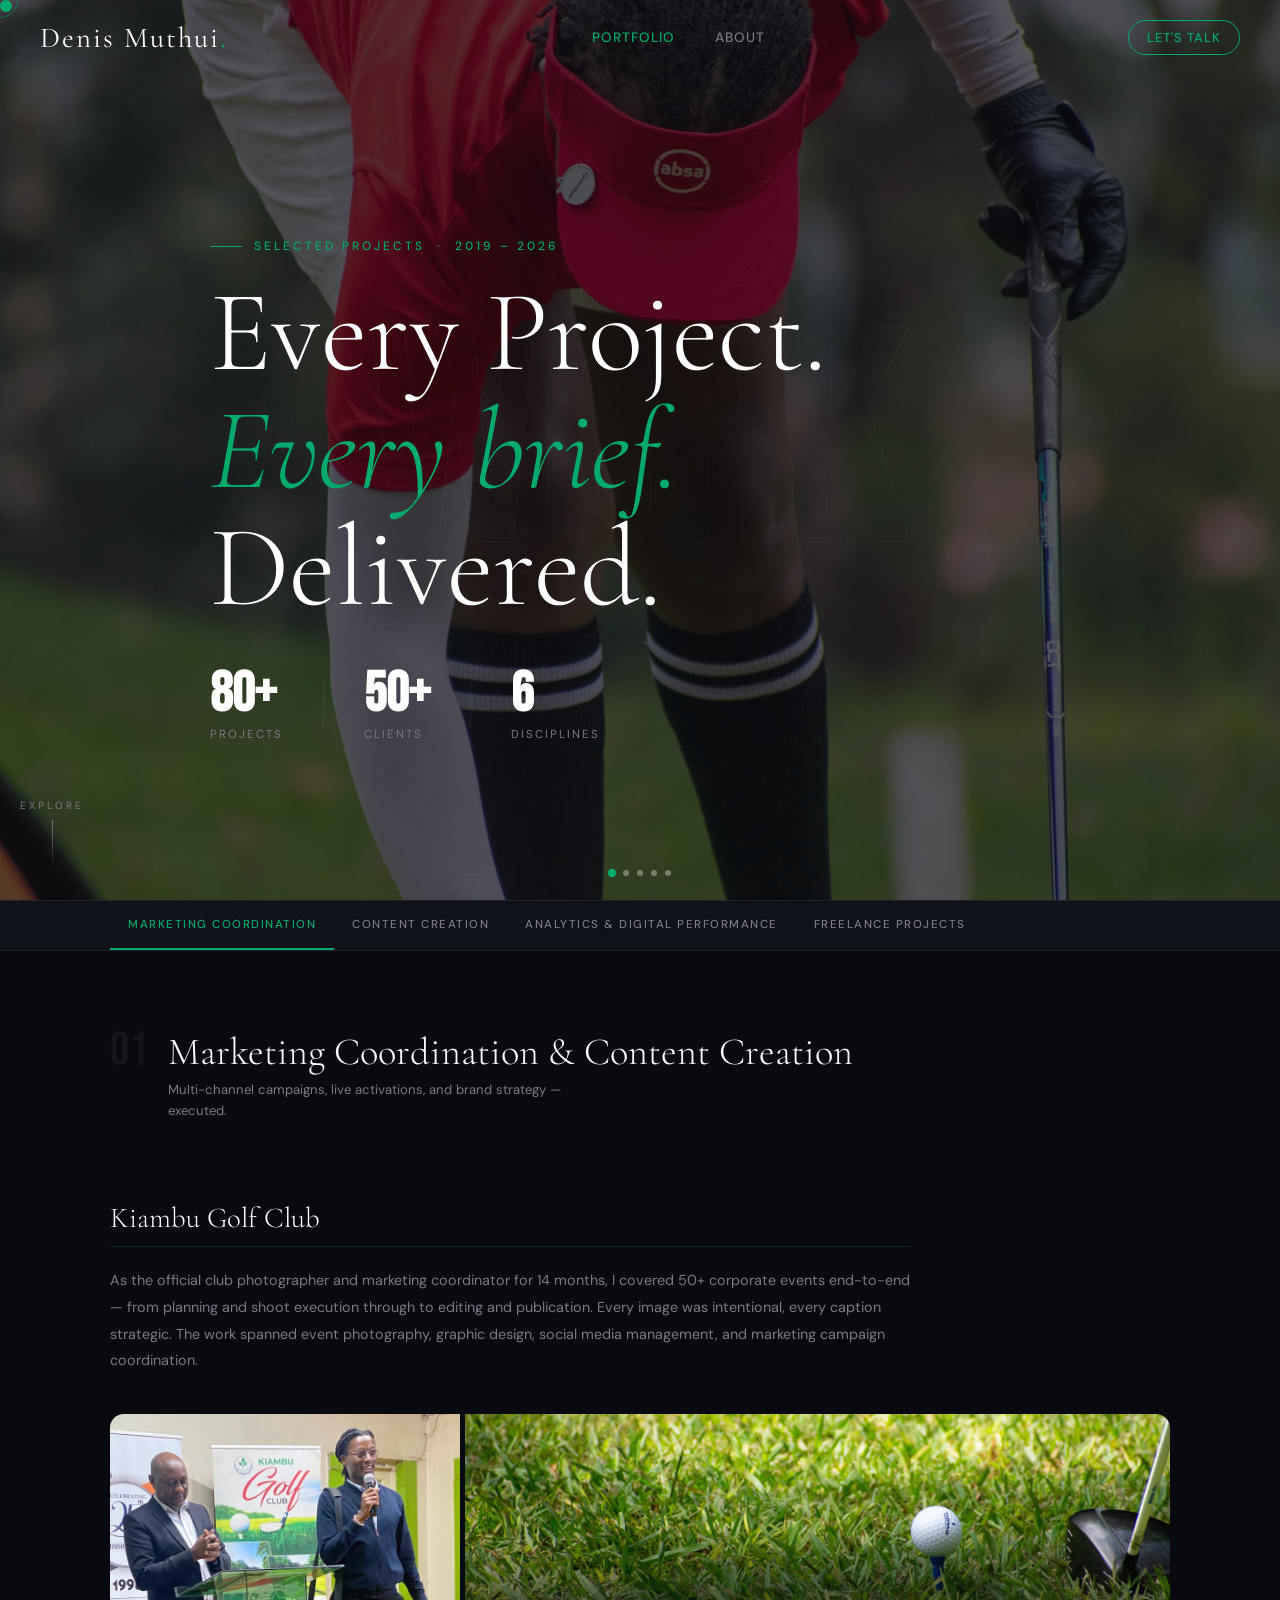
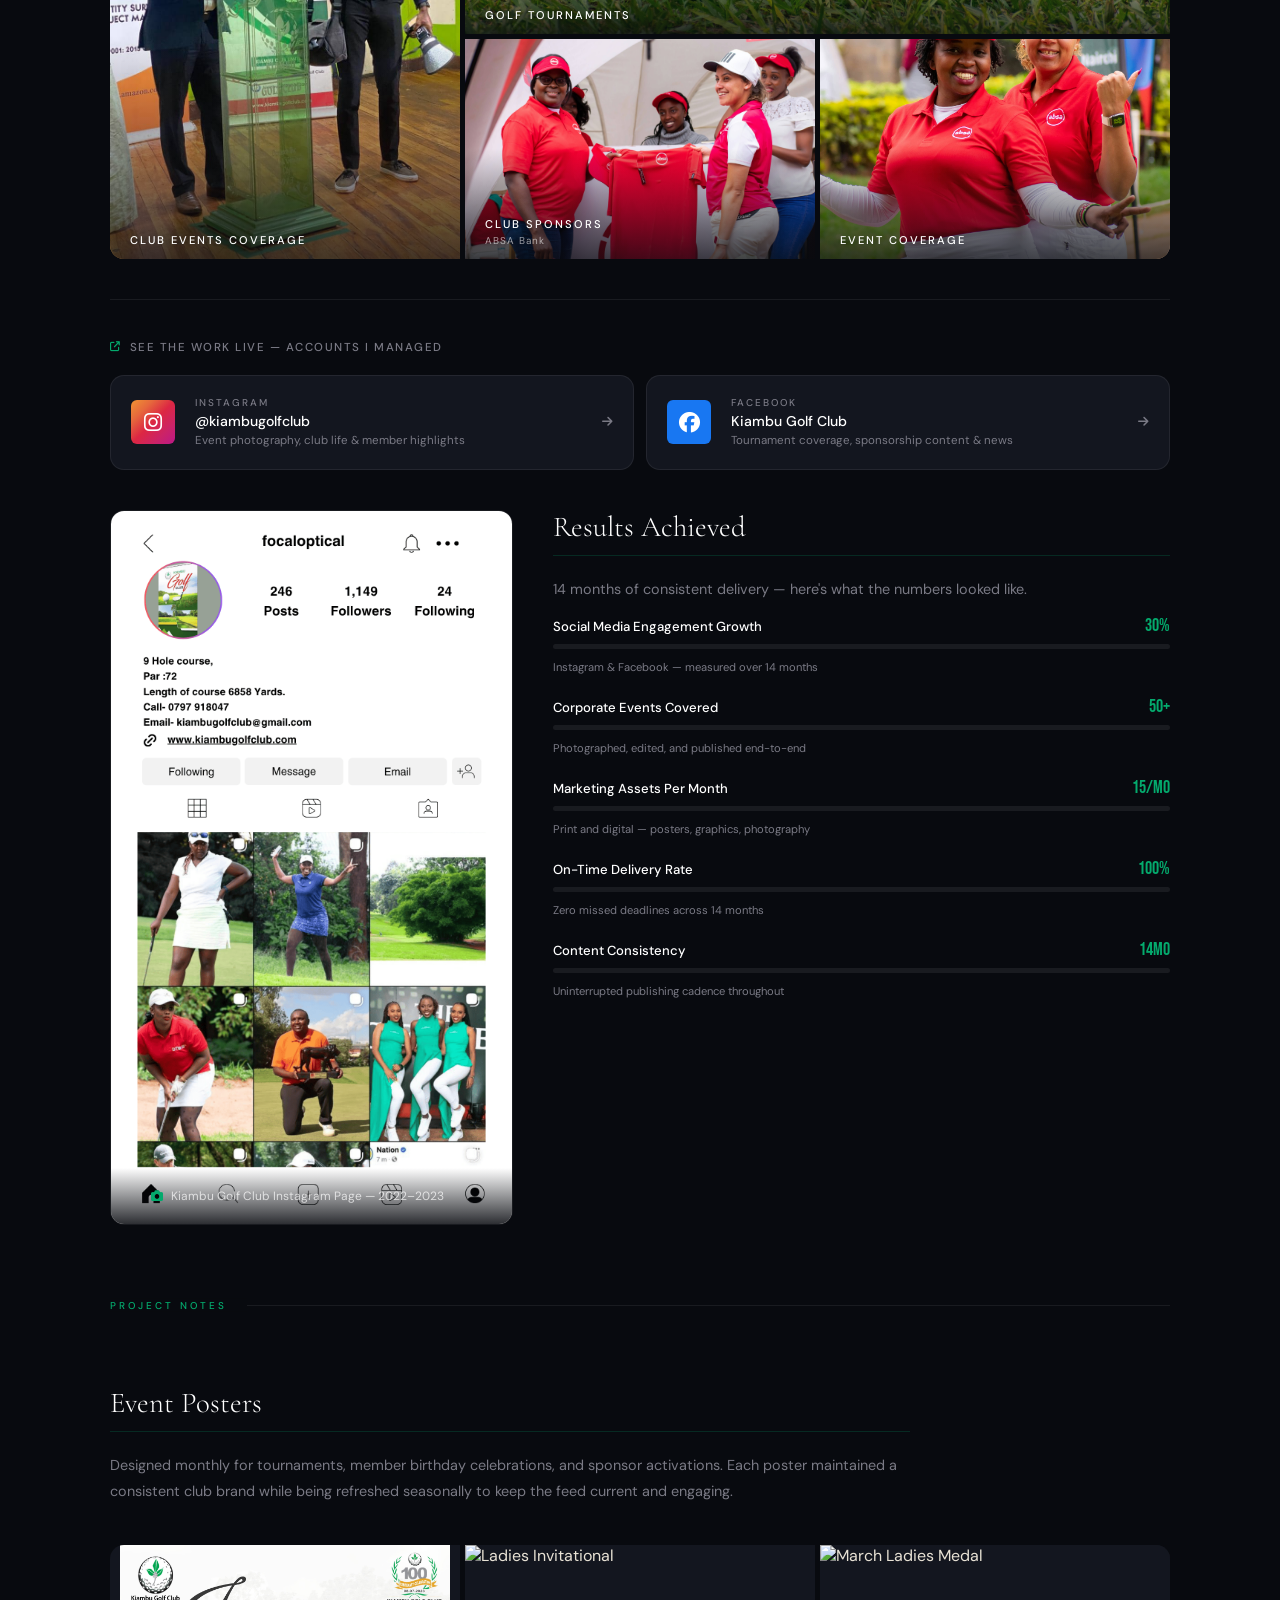
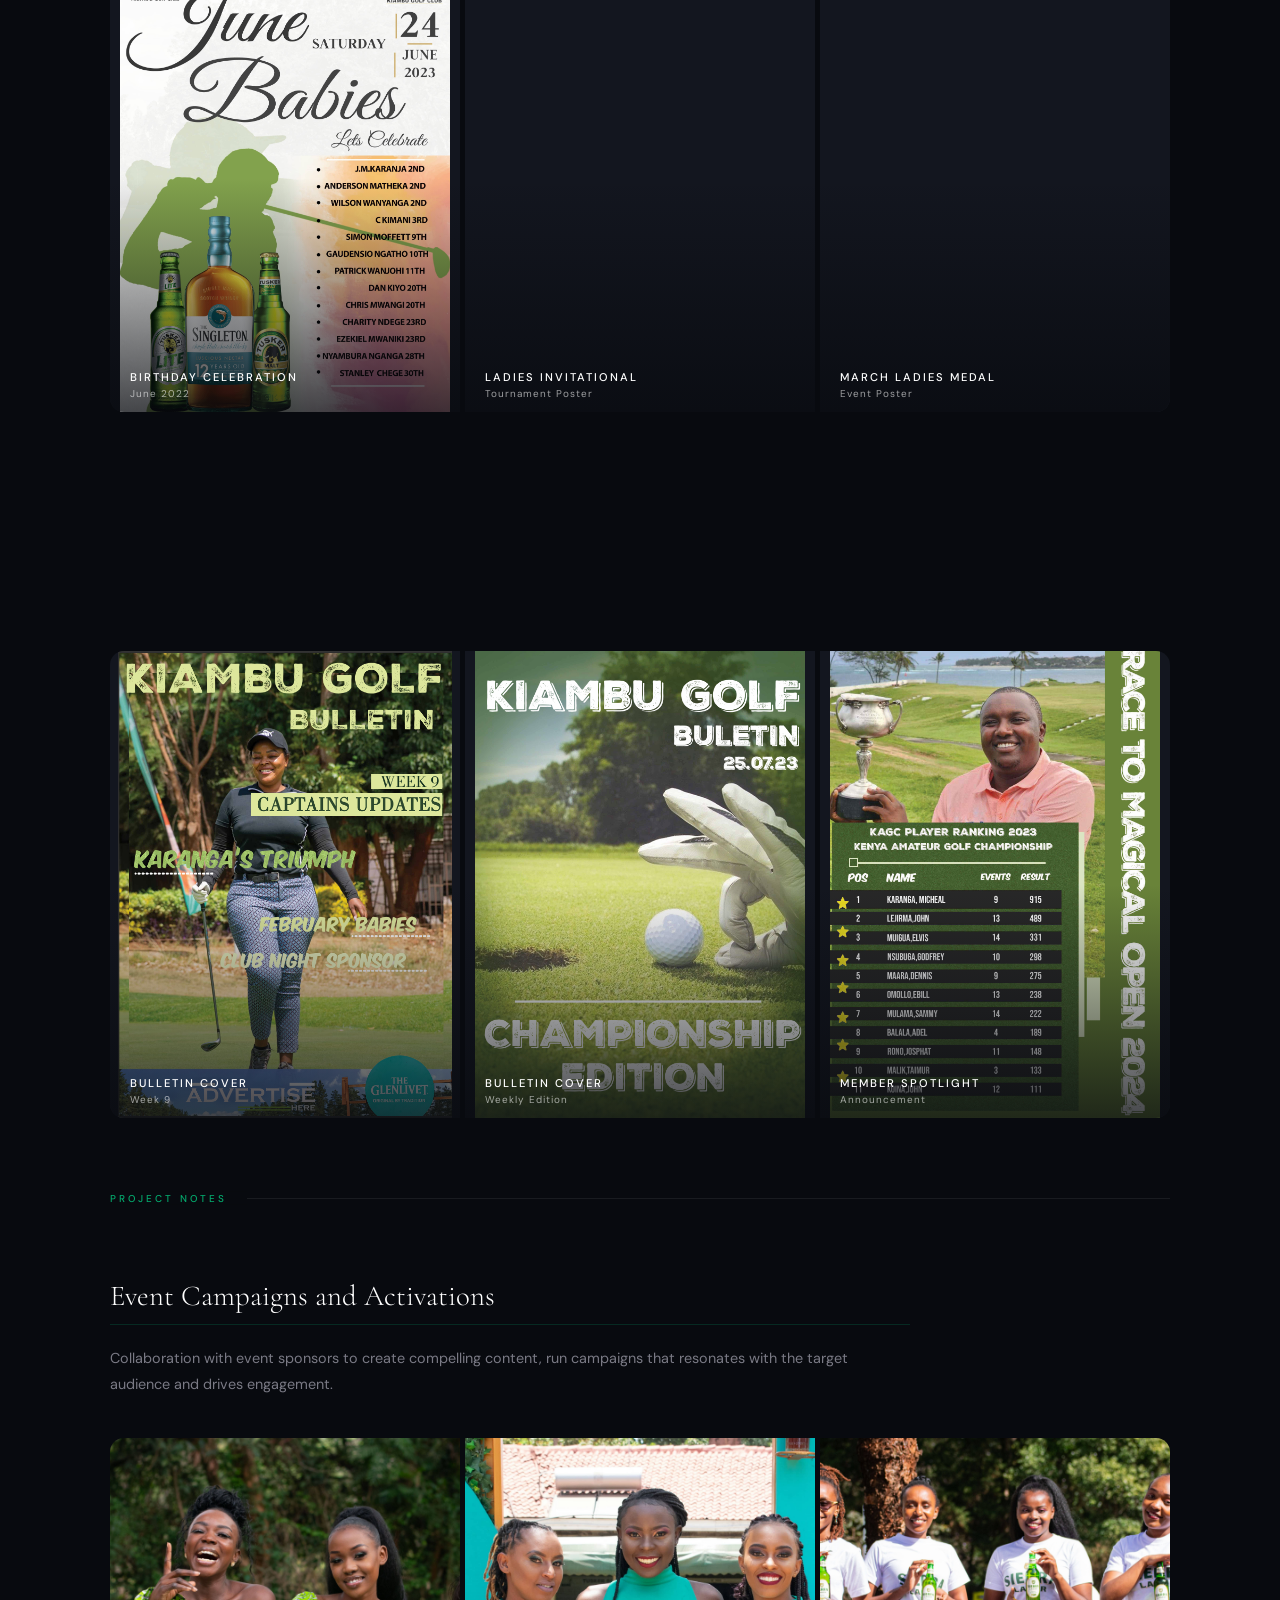
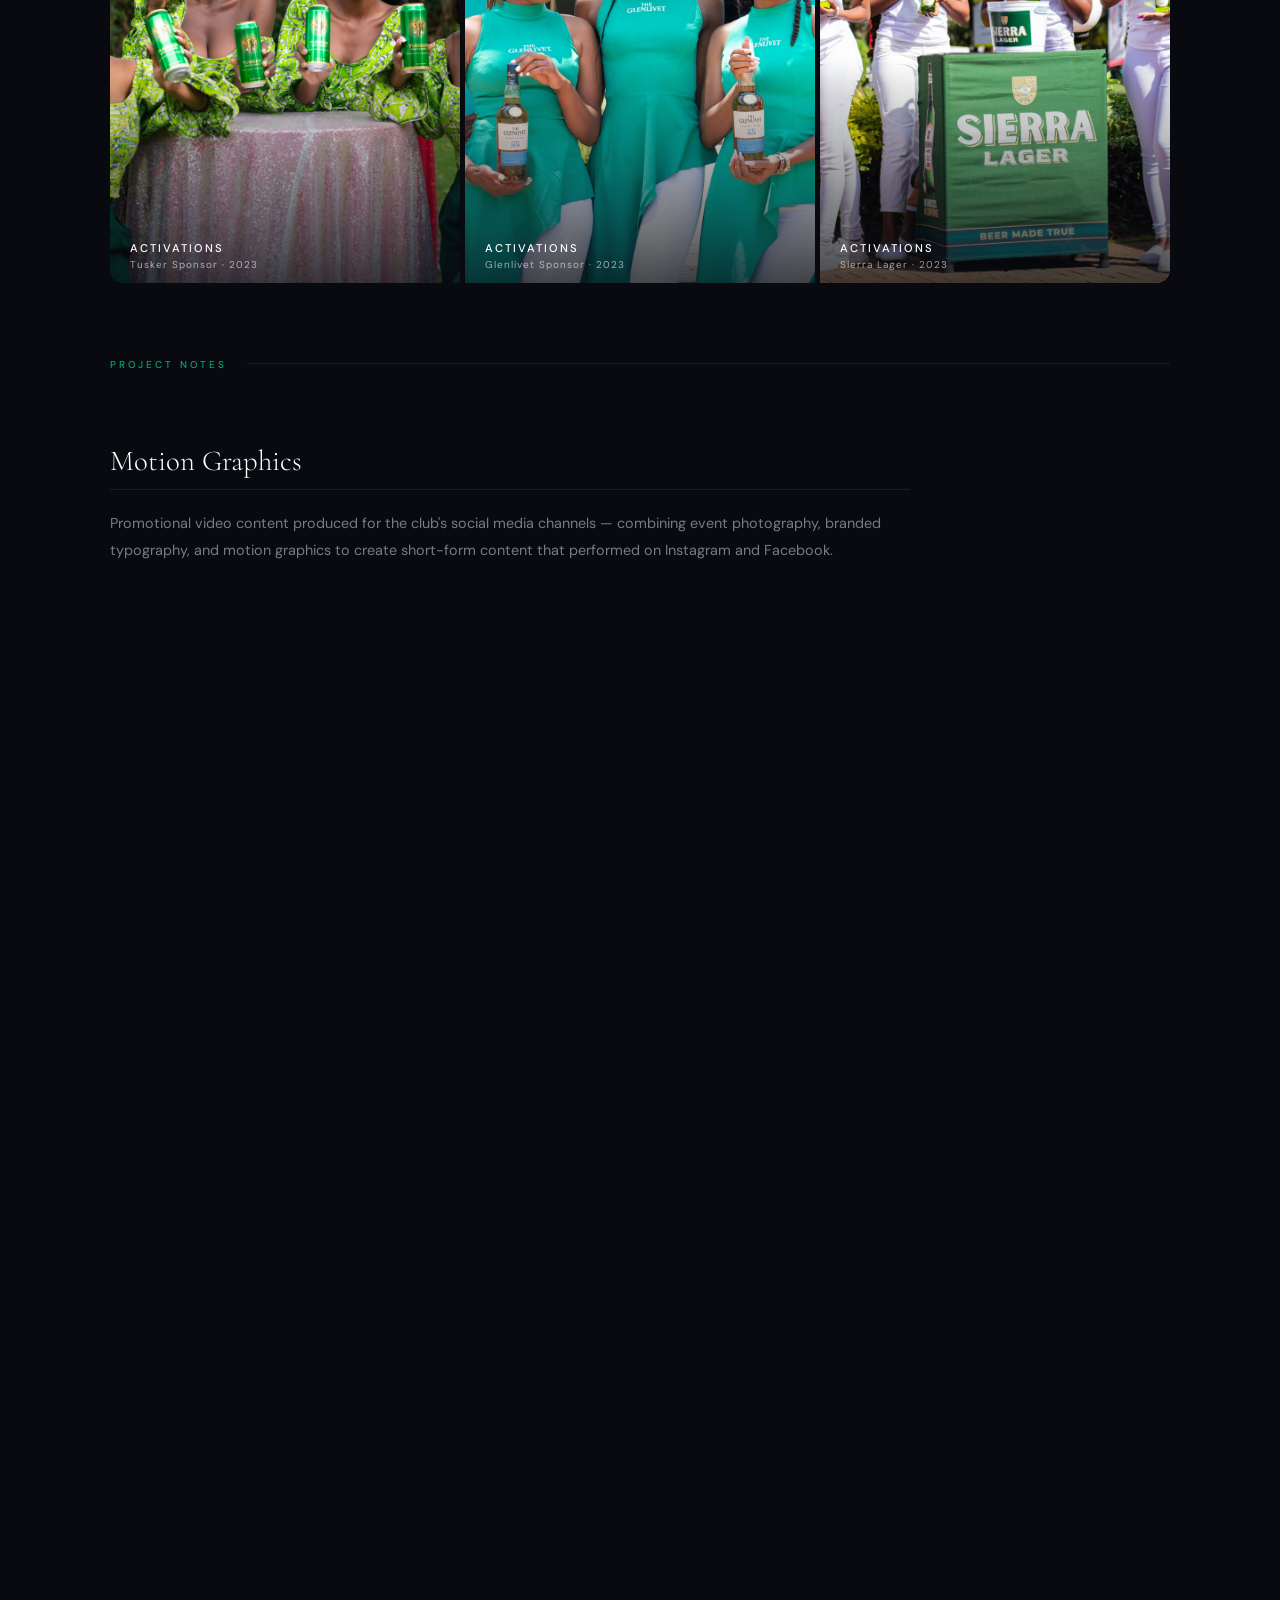
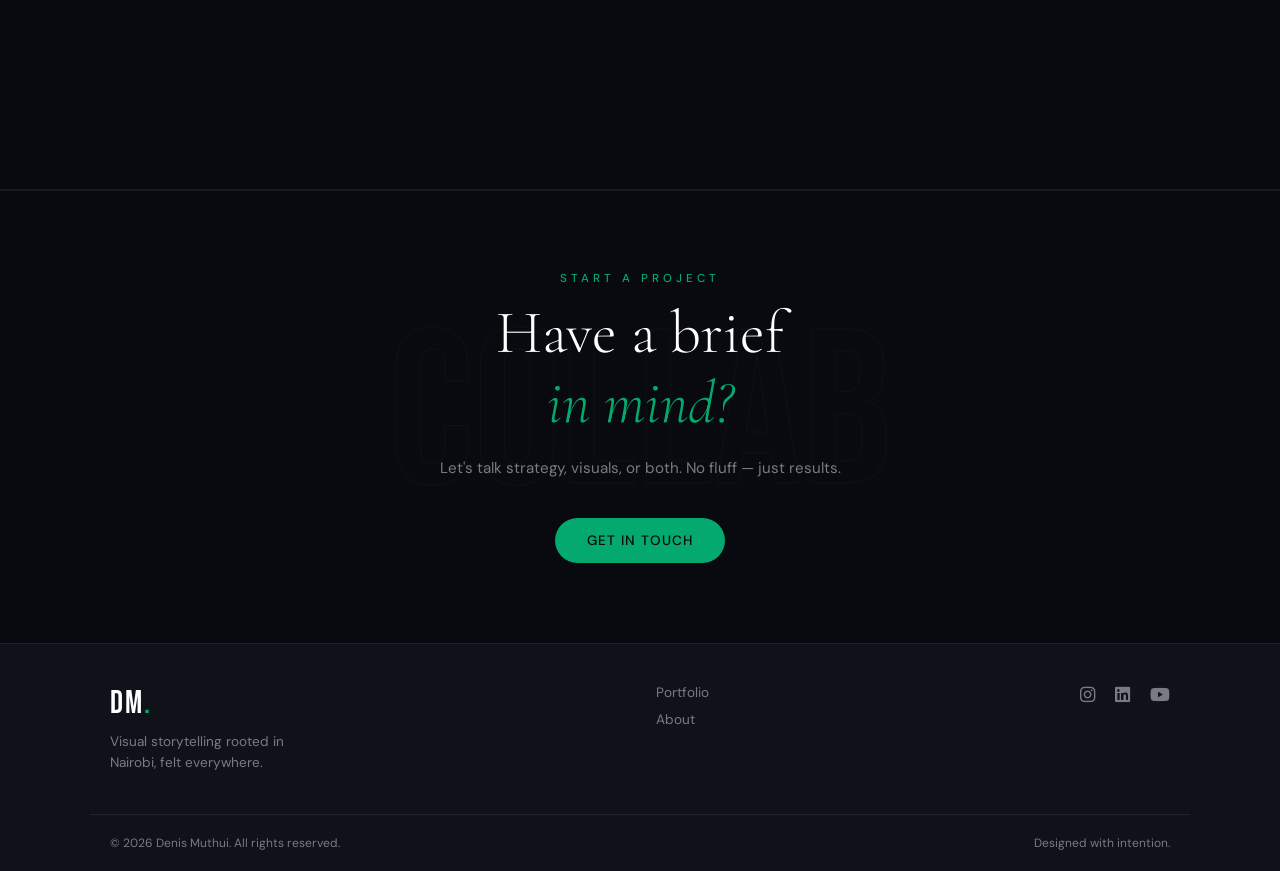
==== index.html @ 19a228bb "Renamed files Portfolio to Index.html" ====
<!DOCTYPE html>
<html lang="en">
<head>
    <meta charset="UTF-8">
    <meta name="viewport" content="width=device-width, initial-scale=1.0">
    <link rel="stylesheet" href="landing.css">
    <link rel="stylesheet" href="portfolio.css">
    <script src="main.js" defer></script>
    <link rel="stylesheet" href="https://cdnjs.cloudflare.com/ajax/libs/font-awesome/6.5.0/css/all.min.css" crossorigin="anonymous"/>
    <link href="https://fonts.googleapis.com/css2?family=Cormorant+Garamond:ital,wght@0,300;0,600;1,300;1,400&family=DM+Sans:opsz,wght@9..40,300;9..40,400;9..40,500&family=Bebas+Neue&display=swap" rel="stylesheet">
    <title>Portfolio — Denis Muthui</title>
</head>
<body>

<div class="cursor" id="cursor"></div>
<div class="cursor-follower" id="cursorFollower"></div>

<header class="lc-nav scrolled" id="home">
    <a href="#" class="lc-nav__logo">Denis Muthui<span>.</span></a>
    <nav class="lc-nav__links" id="myTopnav">
        <a href="index.html" class="lc-nav__active">Portfolio</a>
        <a href="about.html">About</a>
    </nav>
    <a href="#" class="lc-nav__cta">Let's Talk</a>
    <button class="lc-hamburger" id="hamburger" aria-label="Toggle navigation" onclick="myFunction()">
        <span></span><span></span><span></span>
    </button>
</header>

<section class="port-hero" id="heroTop">
    <div class="hero-slider" id="heroSlider" aria-hidden="true">
        <div class="hero-slide active" style="background-image: url('imgs/DSC_8404.jpg')"></div>
        <div class="hero-slide" style="background-image: url('imgs/DSC_7804.jpg')"></div>
        <div class="hero-slide" style="background-image: url('imgs/denisclics profile photo.jpg')"></div>
        <div class="hero-slide" style="background-image: url('imgs/DSC_6995.jpg')"></div>
        <div class="hero-slide" style="background-image: url('imgs/DSC_6377.jpg')"></div>
    </div>
    <div class="port-hero__bg-text" aria-hidden="true">WORK</div>
    <div class="page-container port-hero__content">
        <div class="hero__eyebrow reveal-up" style="--d:0ms">
            <span class="hero__eyebrow-line"></span>
            Selected Projects &nbsp;·&nbsp; 2019 – 2026
        </div>
        <h1 class="port-hero__title reveal-up" style="--d:140ms">
            Every Project.<br><em>Every brief.</em><br>Delivered.
        </h1>
        <div class="port-hero__meta reveal-up" style="--d:300ms">
            <div class="port-hero__stat"><strong>80+</strong><span>Projects</span></div>
            <div class="port-hero__divider"></div>
            <div class="port-hero__stat"><strong>50+</strong><span>Clients</span></div>
            <div class="port-hero__divider"></div>
            <div class="port-hero__stat"><strong>6</strong><span>Disciplines</span></div>
        </div>
    </div>
    <div class="port-hero__scroll" aria-hidden="true">
        <span>Explore</span>
        <div class="hero__scroll-line"></div>
    </div>
</section>

<div class="filter-bar" id="filterBar">
    <div class="page-container filter-bar__inner">
        <button class="filter-btn active" data-filter="sports">Marketing Coordination</button>
        <button class="filter-btn" data-filter="branding">Content Creation</button>
        <button class="filter-btn" data-filter="poster">Analytics & Digital Performance</button>
        <button class="filter-btn" data-filter="freelance">Freelance Projects</button>
    </div>
</div>

<main class="gallery-main" id="galleryMain">

    <!-- 01 MARKETING COORDINATION -->
    <section class="gallery-section" data-category="sports" id="work">
        <div class="page-container">
            <div class="gallery-section__header">
                <div class="gallery-section__title-wrap">
                    <span class="gallery-section__num">01</span>
                    <div>
                        <h2 class="gallery-section__title">Marketing Coordination & Content Creation</h2>
                        <p class="gallery-section__sub">Multi-channel campaigns, live activations, and brand strategy — executed.</p>
                    </div>
                </div>
            </div>
            <section class="case-section reveal-up">
                <h2 class="case-section__title">Kiambu Golf Club</h2>
                <p>As the official club photographer and marketing coordinator for 14 months, I covered 50+ corporate events end-to-end — from planning and shoot execution through to editing and publication. Every image was intentional, every caption strategic. The work spanned event photography, graphic design, social media management, and marketing campaign coordination.</p>
            </section>
            <div class="gallery-grid">
                <div class="gallery-item gallery-item--tall">
                    <img src="imgs/DenisMuthui2.JPEG" alt="Club Events">
                    <div class="gallery-item__overlay"><div class="gallery-item__info"><span class="gallery-item__label">Club Events Coverage</span></div></div>
                </div>
                <div class="gallery-item gallery-item--wide">
                    <img src="imgs/DSC_6377.jpg" alt="Golf Tournaments">
                    <div class="gallery-item__overlay"><div class="gallery-item__info"><span class="gallery-item__label">Golf Tournaments</span></div></div>
                </div>
                <div class="gallery-item">
                    <img src="imgs/DSC_8757.jpg" alt="Club Sponsors">
                    <div class="gallery-item__overlay"><div class="gallery-item__info"><span class="gallery-item__label">Club Sponsors</span><span class="gallery-item__detail">ABSA Bank</span></div></div>
                </div>
                <div class="gallery-item">
                    <img src="imgs/DSC_8689.jpg" alt="Event Coverage">
                    <div class="gallery-item__overlay"><div class="gallery-item__info"><span class="gallery-item__label">Event Coverage</span></div></div>
                </div>
            </div>
            <div class="case-social-links">
                <p class="case-social-links__label"><i class="fa fa-arrow-up-right-from-square"></i> See the work live — accounts I managed</p>
                <div class="case-social-links__grid">
                    <a href="https://www.instagram.com/kiambugolfclub1/" target="_blank" rel="noopener" class="case-social-link case-social-link--ig">
                        <div class="case-social-link__icon"><i class="fa-brands fa-instagram"></i></div>
                        <div class="case-social-link__body">
                            <span class="case-social-link__platform">Instagram</span>
                            <span class="case-social-link__handle">@kiambugolfclub</span>
                            <span class="case-social-link__desc">Event photography, club life & member highlights</span>
                        </div>
                        <i class="fa fa-arrow-right case-social-link__arrow"></i>
                    </a>
                    <a href="https://www.facebook.com/kiambugolfclub" target="_blank" rel="noopener" class="case-social-link case-social-link--fb">
                        <div class="case-social-link__icon"><i class="fa-brands fa-facebook"></i></div>
                        <div class="case-social-link__body">
                            <span class="case-social-link__platform">Facebook</span>
                            <span class="case-social-link__handle">Kiambu Golf Club</span>
                            <span class="case-social-link__desc">Tournament coverage, sponsorship content & news</span>
                        </div>
                        <i class="fa fa-arrow-right case-social-link__arrow"></i>
                    </a>
                </div>
            </div>
            <!-- Results + working photo side by side -->
            <div class="case-results-split">

                <!-- Image -->
                <div class="case-work-photo case-work-photo--side reveal-up">
                    <img src="imgs/instagram grid maker.png" alt="Denis Muthui at work — Kiambu Golf Club">
                    <div class="case-work-photo__caption">
                        <i class="fa fa-camera"></i>Kiambu Golf Club Instagram Page — 2022–2023
                    </div>
                </div>

                <!-- Results Achieved -->
                <section class="case-section reveal-up">
                    <h2 class="case-section__title">Results Achieved</h2>
                    <p class="case-section__intro">14 months of consistent delivery — here's what the numbers looked like.</p>
                    <div class="case-metrics">
                        <div class="case-metric">
                            <div class="case-metric__head"><span class="case-metric__label">Social Media Engagement Growth</span><span class="case-metric__value">30%</span></div>
                            <div class="case-metric__track"><div class="case-metric__fill" style="--w:30%"></div></div>
                            <span class="case-metric__note">Instagram & Facebook — measured over 14 months</span>
                        </div>
                        <div class="case-metric">
                            <div class="case-metric__head"><span class="case-metric__label">Corporate Events Covered</span><span class="case-metric__value">50+</span></div>
                            <div class="case-metric__track"><div class="case-metric__fill" style="--w:85%"></div></div>
                            <span class="case-metric__note">Photographed, edited, and published end-to-end</span>
                        </div>
                        <div class="case-metric">
                            <div class="case-metric__head"><span class="case-metric__label">Marketing Assets Per Month</span><span class="case-metric__value">15/mo</span></div>
                            <div class="case-metric__track"><div class="case-metric__fill" style="--w:75%"></div></div>
                            <span class="case-metric__note">Print and digital — posters, graphics, photography</span>
                        </div>
                        <div class="case-metric">
                            <div class="case-metric__head"><span class="case-metric__label">On-Time Delivery Rate</span><span class="case-metric__value">100%</span></div>
                            <div class="case-metric__track"><div class="case-metric__fill" style="--w:100%"></div></div>
                            <span class="case-metric__note">Zero missed deadlines across 14 months</span>
                        </div>
                        <div class="case-metric">
                            <div class="case-metric__head"><span class="case-metric__label">Content Consistency</span><span class="case-metric__value">14mo</span></div>
                            <div class="case-metric__track"><div class="case-metric__fill case-metric__fill--accent" style="--w:95%"></div></div>
                            <span class="case-metric__note">Uninterrupted publishing cadence throughout</span>
                        </div>
                    </div>
                </section>

            </div>
            <div class="case-section__divider"></div>
            <!-- Event Posters -->
            <section class="case-section reveal-up">
                <h2 class="case-section__title">Event Posters</h2>
                <p>Designed monthly for tournaments, member birthday celebrations, and sponsor activations. Each poster maintained a consistent club brand while being refreshed seasonally to keep the feed current and engaging.</p>
            </section>
            <div class="gallery-grid gallery-grid--portrait">
                <div class="gallery-item">
                    <img src="imgs/JUNE BITHDAY BABIES POSTER DESIGN.jpg" alt="Birthday Celebration">
                    <div class="gallery-item__overlay"><div class="gallery-item__info"><span class="gallery-item__label">Birthday Celebration</span><span class="gallery-item__detail">June 2022</span></div></div>
                </div>
                <div class="gallery-item">
                    <img src="imgs/KIAMBU LADIES INVITATIONAL.jpg" alt="Ladies Invitational">
                    <div class="gallery-item__overlay"><div class="gallery-item__info"><span class="gallery-item__label">Ladies Invitational</span><span class="gallery-item__detail">Tournament Poster</span></div></div>
                </div>
                <div class="gallery-item">
                    <img src="imgs/MARCH LADIES MEDAL.jpg" alt="March Ladies Medal">
                    <div class="gallery-item__overlay"><div class="gallery-item__info"><span class="gallery-item__label">March Ladies Medal</span><span class="gallery-item__detail">Event Poster</span></div></div>
                </div>
            </div>

            <!-- Announcements & Bulletins -->
            <section class="case-section reveal-up">
                <h2 class="case-section__title">Announcements & Bulletins</h2>
                <p>Weekly bulletin covers and member announcements kept the club community informed. Produced consistently on a weekly schedule alongside event coverage and campaign work.</p>
            </section>
            <div class="gallery-grid gallery-grid--portrait">
                <div class="gallery-item">
                    <img src="imgs/Bulltin Cover week 9.png" alt="Bulletin Cover">
                    <div class="gallery-item__overlay"><div class="gallery-item__info"><span class="gallery-item__label">Bulletin Cover</span><span class="gallery-item__detail">Week 9</span></div></div>
                </div>
                <div class="gallery-item">
                    <img src="imgs/Bulletin_cover.png" alt="Bulletin Cover">
                    <div class="gallery-item__overlay"><div class="gallery-item__info"><span class="gallery-item__label">Bulletin Cover</span><span class="gallery-item__detail">Weekly Edition</span></div></div>
                </div>
                <div class="gallery-item">
                    <img src="imgs/MICHEAL KARANGA FIRED UP AT COAST-01.jpg" alt="Member Spotlight">
                    <div class="gallery-item__overlay"><div class="gallery-item__info"><span class="gallery-item__label">Member Spotlight</span><span class="gallery-item__detail">Announcement</span></div></div>
                </div>
            </div>

            <!-- Event Sponsors -->

            <div class="case-section__divider"></div>
            <section class="case-section reveal-up">
                <h2 class="case-section__title">Event Campaigns and Activations</h2>
                <p>Collaboration with event sponsors to create compelling content, run campaigns that resonates with the target audience and drives engagement.</p>
            </section>

            <div class="gallery-grid">
                <div class="gallery-item gallery-item--tall">
                    <img src="imgs/Activations.jpg" alt="Studio Portrait">
                    <div class="gallery-item__overlay"><div class="gallery-item__info"><span class="gallery-item__label">Activations</span><span class="gallery-item__detail">Tusker Sponsor · 2023</span></div></div>
                </div>
                <div class="gallery-item gallery-item--tall">
                    <img src="imgs/activations2.jpg" alt="Editorial Spread">
                    <div class="gallery-item__overlay"><div class="gallery-item__info"><span class="gallery-item__label">Activations</span><span class="gallery-item__detail">Glenlivet Sponsor · 2023</span></div></div>
                </div>
                <div class="gallery-item gallery-item--tall">
                    <img src="imgs/activations3.jpg" alt="Editorial">
                    <div class="gallery-item__overlay"><div class="gallery-item__info"><span class="gallery-item__label">Activations</span><span class="gallery-item__detail">Sierra Lager · 2023</span></div></div>
                </div>
            </div>

            <div class="case-section__divider"></div>

            <!-- Motion Graphics -->
            <section class="case-section reveal-up">
                <h2 class="case-section__title">Motion Graphics</h2>
                <p>Promotional video content produced for the club's social media channels — combining event photography, branded typography, and motion graphics to create short-form content that performed on Instagram and Facebook.</p>
            </section>

            <div class="case-video-embed reveal-up">
                <div class="case-video-embed__wrap">
                    <!-- Replace the src with your actual YouTube embed URL -->
                    <!-- Get it from YouTube > Share > Embed, copy just the src value -->
                    <iframe
                        src="https://www.youtube.com/embed/YOUR_VIDEO_ID"
                        title="Motion Graphics — Kiambu Golf Club"
                        frameborder="0"
                        allow="accelerometer; autoplay; clipboard-write; encrypted-media; gyroscope; picture-in-picture"
                        allowfullscreen>
                    </iframe>
                    <blockquote class="instagram-media" data-instgrm-captioned data-instgrm-permalink="https://www.instagram.com/p/Cu5B1xloZgd/?utm_source=ig_embed&amp;utm_campaign=loading" data-instgrm-version="14" style=" background:#FFF; border:0; border-radius:3px; box-shadow:0 0 1px 0 rgba(0,0,0,0.5),0 1px 10px 0 rgba(0,0,0,0.15); margin: 1px; max-width:540px; min-width:326px; padding:0; width:99.375%; width:-webkit-calc(100% - 2px); width:calc(100% - 2px);"><div style="padding:16px;"> <a href="https://www.instagram.com/p/Cu5B1xloZgd/?utm_source=ig_embed&amp;utm_campaign=loading" style=" background:#FFFFFF; line-height:0; padding:0 0; text-align:center; text-decoration:none; width:100%;" target="_blank"> <div style=" display: flex; flex-direction: row; align-items: center;"> <div style="background-color: #F4F4F4; border-radius: 50%; flex-grow: 0; height: 40px; margin-right: 14px; width: 40px;"></div> <div style="display: flex; flex-direction: column; flex-grow: 1; justify-content: center;"> <div style=" background-color: #F4F4F4; border-radius: 4px; flex-grow: 0; height: 14px; margin-bottom: 6px; width: 100px;"></div> <div style=" background-color: #F4F4F4; border-radius: 4px; flex-grow: 0; height: 14px; width: 60px;"></div></div></div><div style="padding: 19% 0;"></div> <div style="display:block; height:50px; margin:0 auto 12px; width:50px;"><svg width="50px" height="50px" viewBox="0 0 60 60" version="1.1" xmlns="https://www.w3.org/2000/svg" xmlns:xlink="https://www.w3.org/1999/xlink"><g stroke="none" stroke-width="1" fill="none" fill-rule="evenodd"><g transform="translate(-511.000000, -20.000000)" fill="#000000"><g><path d="M556.869,30.41 C554.814,30.41 553.148,32.076 553.148,34.131 C553.148,36.186 554.814,37.852 556.869,37.852 C558.924,37.852 560.59,36.186 560.59,34.131 C560.59,32.076 558.924,30.41 556.869,30.41 M541,60.657 C535.114,60.657 530.342,55.887 530.342,50 C530.342,44.114 535.114,39.342 541,39.342 C546.887,39.342 551.658,44.114 551.658,50 C551.658,55.887 546.887,60.657 541,60.657 M541,33.886 C532.1,33.886 524.886,41.1 524.886,50 C524.886,58.899 532.1,66.113 541,66.113 C549.9,66.113 557.115,58.899 557.115,50 C557.115,41.1 549.9,33.886 541,33.886 M565.378,62.101 C565.244,65.022 564.756,66.606 564.346,67.663 C563.803,69.06 563.154,70.057 562.106,71.106 C561.058,72.155 560.06,72.803 558.662,73.347 C557.607,73.757 556.021,74.244 553.102,74.378 C549.944,74.521 548.997,74.552 541,74.552 C533.003,74.552 532.056,74.521 528.898,74.378 C525.979,74.244 524.393,73.757 523.338,73.347 C521.94,72.803 520.942,72.155 519.894,71.106 C518.846,70.057 518.197,69.06 517.654,67.663 C517.244,66.606 516.755,65.022 516.623,62.101 C516.479,58.943 516.448,57.996 516.448,50 C516.448,42.003 516.479,41.056 516.623,37.899 C516.755,34.978 517.244,33.391 517.654,32.338 C518.197,30.938 518.846,29.942 519.894,28.894 C520.942,27.846 521.94,27.196 523.338,26.654 C524.393,26.244 525.979,25.756 528.898,25.623 C532.057,25.479 533.004,25.448 541,25.448 C548.997,25.448 549.943,25.479 553.102,25.623 C556.021,25.756 557.607,26.244 558.662,26.654 C560.06,27.196 561.058,27.846 562.106,28.894 C563.154,29.942 563.803,30.938 564.346,32.338 C564.756,33.391 565.244,34.978 565.378,37.899 C565.522,41.056 565.552,42.003 565.552,50 C565.552,57.996 565.522,58.943 565.378,62.101 M570.82,37.631 C570.674,34.438 570.167,32.258 569.425,30.349 C568.659,28.377 567.633,26.702 565.965,25.035 C564.297,23.368 562.623,22.342 560.652,21.575 C558.743,20.834 556.562,20.326 553.369,20.18 C550.169,20.033 549.148,20 541,20 C532.853,20 531.831,20.033 528.631,20.18 C525.438,20.326 523.257,20.834 521.349,21.575 C519.376,22.342 517.703,23.368 516.035,25.035 C514.368,26.702 513.342,28.377 512.574,30.349 C511.834,32.258 511.326,34.438 511.181,37.631 C511.035,40.831 511,41.851 511,50 C511,58.147 511.035,59.17 511.181,62.369 C511.326,65.562 511.834,67.743 512.574,69.651 C513.342,71.625 514.368,73.296 516.035,74.965 C517.703,76.634 519.376,77.658 521.349,78.425 C523.257,79.167 525.438,79.673 528.631,79.82 C531.831,79.965 532.853,80.001 541,80.001 C549.148,80.001 550.169,79.965 553.369,79.82 C556.562,79.673 558.743,79.167 560.652,78.425 C562.623,77.658 564.297,76.634 565.965,74.965 C567.633,73.296 568.659,71.625 569.425,69.651 C570.167,67.743 570.674,65.562 570.82,62.369 C570.966,59.17 571,58.147 571,50 C571,41.851 570.966,40.831 570.82,37.631"></path></g></g></g></svg></div><div style="padding-top: 8px;"> <div style=" color:#3897f0; font-family:Arial,sans-serif; font-size:14px; font-style:normal; font-weight:550; line-height:18px;">View this post on Instagram</div></div><div style="padding: 12.5% 0;"></div> <div style="display: flex; flex-direction: row; margin-bottom: 14px; align-items: center;"><div> <div style="background-color: #F4F4F4; border-radius: 50%; height: 12.5px; width: 12.5px; transform: translateX(0px) translateY(7px);"></div> <div style="background-color: #F4F4F4; height: 12.5px; transform: rotate(-45deg) translateX(3px) translateY(1px); width: 12.5px; flex-grow: 0; margin-right: 14px; margin-left: 2px;"></div> <div style="background-color: #F4F4F4; border-radius: 50%; height: 12.5px; width: 12.5px; transform: translateX(9px) translateY(-18px);"></div></div><div style="margin-left: 8px;"> <div style=" background-color: #F4F4F4; border-radius: 50%; flex-grow: 0; height: 20px; width: 20px;"></div> <div style=" width: 0; height: 0; border-top: 2px solid transparent; border-left: 6px solid #f4f4f4; border-bottom: 2px solid transparent; transform: translateX(16px) translateY(-4px) rotate(30deg)"></div></div><div style="margin-left: auto;"> <div style=" width: 0px; border-top: 8px solid #F4F4F4; border-right: 8px solid transparent; transform: translateY(16px);"></div> <div style=" background-color: #F4F4F4; flex-grow: 0; height: 12px; width: 16px; transform: translateY(-4px);"></div> <div style=" width: 0; height: 0; border-top: 8px solid #F4F4F4; border-left: 8px solid transparent; transform: translateY(-4px) translateX(8px);"></div></div></div> <div style="display: flex; flex-direction: column; flex-grow: 1; justify-content: center; margin-bottom: 24px;"> <div style=" background-color: #F4F4F4; border-radius: 4px; flex-grow: 0; height: 14px; margin-bottom: 6px; width: 224px;"></div> <div style=" background-color: #F4F4F4; border-radius: 4px; flex-grow: 0; height: 14px; width: 144px;"></div></div></a><p style=" color:#c9c8cd; font-family:Arial,sans-serif; font-size:14px; line-height:17px; margin-bottom:0; margin-top:8px; overflow:hidden; padding:8px 0 7px; text-align:center; text-overflow:ellipsis; white-space:nowrap;"><a href="https://www.instagram.com/p/Cu5B1xloZgd/?utm_source=ig_embed&amp;utm_campaign=loading" style=" color:#c9c8cd; font-family:Arial,sans-serif; font-size:14px; font-style:normal; font-weight:normal; line-height:17px; text-decoration:none;" target="_blank">A post shared by Kiambu Golf club official (@kiambugolfclub1)</a></p></div></blockquote>
                    
                    <script async src="//www.instagram.com/embed.js"></script>
                </div>
                <div class="case-video-embed__caption">
                    <i class="fa fa-film"></i>
                    Promotional motion graphics — Kiambu Golf Club · Adobe Premiere Pro & After Effects
                </div>
            </div>
        </div>
    </section>

    <!-- 02 SOCIAL MEDIA MANAGEMENT -->
    <section class="gallery-section gallery-section--alt" data-category="branding">
        <div class="page-container">
            <div class="gallery-section__header">
                <div class="gallery-section__title-wrap">
                    <span class="gallery-section__num">02</span>
                    <div>
                        <h2 class="gallery-section__title">Crowned By Ronnie</h2>
                        <p class="gallery-section__sub">Strategy, content, and community — managed end to end.</p>
                    </div>
                </div>
            </div>
            <section class="case-section reveal-up">
                <h2 class="case-section__title">The Brief</h2>
                <p>Crowned By Ronnie is a hair and beauty brand built around editorial photography and a strong social presence. The brief was to produce a suite of in-studio photography that could sustain a consistent publishing cadence across Instagram — keeping the brand's aesthetic elevated, consistent, and commercially appealing.</p>
            </section>
            <div class="gallery-grid">
                <div class="gallery-item gallery-item--tall">
                    <img src="imgs/DSC_7804.jpg" alt="Content Creation">
                    <div class="gallery-item__overlay"><div class="gallery-item__info"><span class="gallery-item__label">Content Creation</span><span class="gallery-item__detail">Crowned By Ronnie · 2023</span></div></div>
                </div>
                <div class="gallery-item gallery-item--wide">
                    <img src="imgs/DSC_7820.jpg" alt="Brand Visual">
                    <div class="gallery-item__overlay"><div class="gallery-item__info"><span class="gallery-item__label">Brand Visual</span><span class="gallery-item__detail">Crowned By Ronnie · 2023</span></div></div>
                </div>
                <div class="gallery-item">
                    <img src="imgs/DSC_7930.jpg" alt="Editorial">
                    <div class="gallery-item__overlay"><div class="gallery-item__info"><span class="gallery-item__label">Editorial</span><span class="gallery-item__detail">2023</span></div></div>
                </div>
                <div class="gallery-item">
                    <img src="imgs/DSC_7869.jpg" alt="Styled Shot">
                    <div class="gallery-item__overlay"><div class="gallery-item__info"><span class="gallery-item__label">Styled Shot</span><span class="gallery-item__detail">2023</span></div></div>
                </div>
            </div>
            <div class="case-section__divider"></div>
            <section class="case-section reveal-up">
                <h2 class="case-section__title">In-Studio Photography</h2>
                <p>All photography was produced in studio — controlled lighting, intentional composition, and a consistent edit style that aligned to the brand's premium aesthetic. Each image was optimised for both feed posts and stories.</p>
            </section>
            <div class="gallery-grid">
                <div class="gallery-item gallery-item--tall">
                    <img src="imgs/DSC_6995.jpg" alt="Studio Portrait">
                    <div class="gallery-item__overlay"><div class="gallery-item__info"><span class="gallery-item__label">Studio Portrait</span><span class="gallery-item__detail">Crowned By Ronnie · 2023</span></div></div>
                </div>
                <div class="gallery-item gallery-item--tall">
                    <img src="imgs/DSC_8072.jpg" alt="Editorial Spread">
                    <div class="gallery-item__overlay"><div class="gallery-item__info"><span class="gallery-item__label">Editorial Spread</span><span class="gallery-item__detail">Studio Session · 2023</span></div></div>
                </div>
                <div class="gallery-item gallery-item--tall">
                    <img src="imgs/DSC_8137.jpg" alt="Editorial">
                    <div class="gallery-item__overlay"><div class="gallery-item__info"><span class="gallery-item__label">Editorial</span><span class="gallery-item__detail">Studio · 2023</span></div></div>
                </div>
            </div>
        </div>
    </section>

    <!-- 03 ANALYTICS & DIGITAL PERFORMANCE -->
    <section class="gallery-section" data-category="poster">
        <div class="page-container">

            <div class="gallery-section__header">
                <div class="gallery-section__title-wrap">
                    <span class="gallery-section__num">03</span>
                    <div>
                        <h2 class="gallery-section__title">Analytics & Digital Performance</h2>
                        <p class="gallery-section__sub">Data-backed content — real numbers from real platforms.</p>
                    </div>
                </div>
            </div>

            <section class="case-section reveal-up">
                <h2 class="case-section__title">Personal Brand — TikTok</h2>
                <p>Building in public means being accountable to the numbers. These are live analytics from my personal TikTok account — tracking follower growth, LIVE performance, engagement, and reach as I document the journey from creative professional to marketing full-stack developer.</p>
            </section>

            <!-- PLATFORM LINKS -->
            <div class="case-social-links">
                <p class="case-social-links__label">
                    <i class="fa fa-arrow-up-right-from-square"></i>
                    Follow the growth in real time
                </p>
                <div class="case-social-links__grid">
                    <a href="https://www.tiktok.com/@tylerdenismuthui"
                    target="_blank" rel="noopener"
                    class="case-social-link case-social-link--tt">
                        <div class="case-social-link__icon">
                            <i class="fa-brands fa-tiktok"></i>
                        </div>
                        <div class="case-social-link__body">
                            <span class="case-social-link__platform">TikTok</span>
                            <span class="case-social-link__handle">@denismuthui</span>
                            <span class="case-social-link__desc">Building in public — marketing, tech & the journey</span>
                        </div>
                        <i class="fa fa-arrow-right case-social-link__arrow"></i>
                    </a>
                </div>
            </div>

            <div class="case-section__divider"></div>

            <!-- ANALYTICS SCREENSHOT GRID -->
            <!-- Replace each src with your actual TikTok analytics screenshots -->
            <div class="analytics-grid">

                <div class="analytics-item">
                    <img src="imgs/Tiktok Overview.png" alt="Follower Growth">
                    <div class="analytics-item__label">
                        <i class="fa fa-users"></i>
                        Follower Growth
                    </div>
                </div>

                <div class="analytics-item">
                    <img src="imgs/IMG_3559.PNG" alt="LIVE Statistics">
                    <div class="analytics-item__label">
                        <i class="fa fa-circle" style="color:#ff4444; font-size:0.5rem;"></i>
                        LIVE Statistics
                    </div>
                </div>

                <div class="analytics-item">
                    <img src="imgs/IMG_3566.PNG" alt="Reach & Impressions">
                    <div class="analytics-item__label">
                        <i class="fa fa-chart-line"></i>
                        Reach & Impressions
                    </div>
                </div>

                <div class="analytics-item">
                    <img src="imgs/IMG_3575.PNG" alt="Engagement Rate">
                    <div class="analytics-item__label">
                        <i class="fa fa-heart"></i>
                        Engagement Rate
                    </div>
                </div>

            </div>

            <div class="case-section__divider"></div>

            <!-- KEY METRICS -->
            <section class="case-section reveal-up">
                <h2 class="case-section__title">Key Metrics</h2>
                <p class="case-section__intro">Figures from recent LIVE sessions and content performance — updated as the account grows.</p>

                <div class="case-metrics">
                    <div class="case-metric">
                        <div class="case-metric__head">
                            <span class="case-metric__label">New Followers — Last 7 Days</span>
                            <span class="case-metric__value">+26</span>
                        </div>
                        <div class="case-metric__track">
                            <div class="case-metric__fill" style="--w:65%"></div>
                        </div>
                        <span class="case-metric__note">Organic growth through LIVE sessions and content</span>
                    </div>

                    <div class="case-metric">
                        <div class="case-metric__head">
                            <span class="case-metric__label">LIVE Interactions</span>
                            <span class="case-metric__value">10K per Live</span>
                        </div>
                        <div class="case-metric__track">
                            <div class="case-metric__fill" style="--w:70%"></div>
                        </div>
                        <span class="case-metric__note">Comments, reactions, and shares during LIVE broadcasts</span>
                    </div>

                    <div class="case-metric">
                        <div class="case-metric__head">
                            <span class="case-metric__label">Profile Views</span>
                            <span class="case-metric__value">2159 Views</span>
                        </div>
                        <div class="case-metric__track">
                            <div class="case-metric__fill" style="--w:55%"></div>
                        </div>
                        <span class="case-metric__note">Unique profile visits — last 28 days</span>
                    </div>

                    <div class="case-metric">
                        <div class="case-metric__head">
                            <span class="case-metric__label">Video Engagement Rate</span>
                            <span class="case-metric__value">26.6K Likes</span>
                        </div>
                        <div class="case-metric__track">
                            <div class="case-metric__fill case-metric__fill--accent" style="--w:60%"></div>
                        </div>
                        <span class="case-metric__note">Likes, comments, and shares as a % of views</span>
                    </div>
                </div>
            </section>

            <section class="case-section reveal-up">
                <h2 class="case-section__title">What This Demonstrates</h2>
                <ul class="case-list">
                    <li>Content strategy applied to personal brand — not just client work</li>
                    <li>Understanding of TikTok algorithm — LIVE, posting cadence, and engagement</li>
                    <li>Analytics interpretation — reading data and adjusting strategy accordingly</li>
                    <li>Community management — real-time engagement during LIVE broadcasts</li>
                    <li>Consistent publishing — building an audience from zero</li>
                </ul>
            </section>

        </div>
    </section>

    <!-- 04 FREELANCE PROJECTS -->
    <section class="gallery-section gallery-section--alt" data-category="freelance">
        <div class="page-container">
            <div class="gallery-section__header">
                <div class="gallery-section__title-wrap">
                    <span class="gallery-section__num">04</span>
                    <div>
                        <h2 class="gallery-section__title">Freelance Projects</h2>
                        <p class="gallery-section__sub">Private clients across portrait, product, and commercial photography.</p>
                    </div>
                </div>
            </div>
            <section class="case-section reveal-up">
                <h2 class="case-section__title">In-Studio Photography</h2>
                <p>Studio portrait and editorial work for private clients — from fashion and lifestyle shoots to personal branding sessions. Each session was planned around the client's specific goals, with a controlled lighting setup and a post-production workflow that delivered polished, social-ready images.</p>
            </section>
            <div class="gallery-grid">
                <div class="gallery-item gallery-item--tall">
                    <img src="imgs/DSC_8013.jpg" alt="Lifestyle Portrait">
                    <div class="gallery-item__overlay"><div class="gallery-item__info"><span class="gallery-item__label">Lifestyle Portrait</span><span class="gallery-item__detail">Studio · 2023</span></div></div>
                </div>
                <div class="gallery-item gallery-item--tall">
                    <img src="imgs/DSC_5200.jpg" alt="Editorial Spread">
                    <div class="gallery-item__overlay"><div class="gallery-item__info"><span class="gallery-item__label">Editorial Spread</span><span class="gallery-item__detail">Studio Session · 2023</span></div></div>
                </div>
                <div class="gallery-item gallery-item--tall">
                    <img src="imgs/DSC_2542.jpg" alt="Studio Editorial">
                    <div class="gallery-item__overlay"><div class="gallery-item__info"><span class="gallery-item__label">Studio Editorial</span><span class="gallery-item__detail">2023</span></div></div>
                </div>
            </div>
            <div class="case-section__divider"></div>
            <section class="case-section reveal-up">
                <h2 class="case-section__title">Product Photography</h2>
                <p>Commercial product photography for small businesses and independent brands — capturing products in a way that communicates quality, drives purchase intent, and gives clients assets they can use across their website, social media, and advertising.</p>
            </section>
            <div class="gallery-grid">
                <div class="gallery-item gallery-item--tall">
                    <img src="imgs/DSC_3320s.JPG" alt="Product Shoot">
                    <div class="gallery-item__overlay"><div class="gallery-item__info"><span class="gallery-item__label">Product Shoot</span><span class="gallery-item__detail">Commercial · 2023</span></div></div>
                </div>
                <div class="gallery-item gallery-item--tall">
                    <img src="imgs/DSC_3325.JPG" alt="Product Detail">
                    <div class="gallery-item__overlay"><div class="gallery-item__info"><span class="gallery-item__label">Product Detail</span><span class="gallery-item__detail">Commercial · 2023</span></div></div>
                </div>
                <div class="gallery-item gallery-item--tall">
                    <img src="imgs/DSC_3337.jpg" alt="Product Lifestyle">
                    <div class="gallery-item__overlay"><div class="gallery-item__info"><span class="gallery-item__label">Product Lifestyle</span><span class="gallery-item__detail">Commercial · 2023</span></div></div>
                </div>
            </div>

            <div class="case-section__divider"></div>

            <!-- Events -->
            <section class="case-section reveal-up">
                <h2 class="case-section__title">Corporate Events</h2>
                <p>Event photography demands anticipation — you cannot restage a handshake, a laugh, or a speech. I arrive early, understand the programme, and position myself to capture the moments that matter before they happen. Every event is delivered as a complete gallery within 48 hours, ready for immediate social use.</p>
            </section>
            <div class="gallery-grid">
                <div class="gallery-item gallery-item--tall">
                    <img src="imgs/DSC_0164.jpg" alt="Business Society Event">
                    <div class="gallery-item__overlay"><div class="gallery-item__info"><span class="gallery-item__label">Business Society</span><span class="gallery-item__detail">Corporate Event · 2024</span></div></div>
                </div>
                <div class="gallery-item gallery-item--wide">
                    <img src="imgs/DSC_0575.jpg" alt="Event Coverage">
                    <div class="gallery-item__overlay"><div class="gallery-item__info"><span class="gallery-item__label">Event Coverage</span><span class="gallery-item__detail">Corporate · 2024</span></div></div>
                </div>
                <div class="gallery-item">
                    <img src="imgs/DSC_0527.jpg" alt="Attendees">
                    <div class="gallery-item__overlay"><div class="gallery-item__info"><span class="gallery-item__label">Attendees</span><span class="gallery-item__detail">2024</span></div></div>
                </div>
                <div class="gallery-item">
                    <img src="imgs/DSC_0558.jpg" alt="Speaking Panel">
                    <div class="gallery-item__overlay"><div class="gallery-item__info"><span class="gallery-item__label">Speaking Panel</span><span class="gallery-item__detail">2024</span></div></div>
                </div>
            </div>
            <div class="case-section__divider"></div>

            <!-- Social Events -->
            <section class="case-section reveal-up">
                <h2 class="case-section__title">Social Events</h2>
                <p>Event photography demands anticipation — you cannot restage a handshake, a laugh, or a speech. I arrive early, understand the programme, and position myself to capture the moments that matter before they happen. Every event is delivered as a complete gallery within 48 hours, ready for immediate social use.</p>
            </section>
            <div class="gallery-grid">
                <div class="gallery-item gallery-item--tall">
                    <img src="imgs/DSC_7497.jpg" alt="Birthday Party">
                    <div class="gallery-item__overlay"><div class="gallery-item__info"><span class="gallery-item__label">Birthday Party</span><span class="gallery-item__detail">Social Event · 2023</span></div></div>
                </div>
                <div class="gallery-item gallery-item--wide">
                    <img src="imgs/DSC_7495.jpg" alt="Event Coverage">
                    <div class="gallery-item__overlay"><div class="gallery-item__info"><span class="gallery-item__label">Event Coverage</span><span class="gallery-item__detail">Social · 2023</span></div></div>
                </div>
                <div class="gallery-item">
                    <img src="imgs/DSC_7322.jpg" alt="Attendees">
                    <div class="gallery-item__overlay"><div class="gallery-item__info"><span class="gallery-item__label">Attendees</span><span class="gallery-item__detail">2023</span></div></div>
                </div>
                <div class="gallery-item">
                    <img src="imgs/DSC_7427.jpg" alt="Speaking Panel">
                    <div class="gallery-item__overlay"><div class="gallery-item__info"><span class="gallery-item__label">Highlights</span><span class="gallery-item__detail">2023</span></div></div>
                </div>
            </div>
        </div>
    </section>

</main>

<section class="cta-band" id="contact">
    <div class="cta-band__bg" aria-hidden="true">COLLAB</div>
    <div class="page-container cta-band__inner">
        <p class="section-tag section-tag--light">Start a project</p>
        <h2 class="cta-band__title">Have a brief<br><em>in mind?</em></h2>
        <p class="cta-band__sub">Let's talk strategy, visuals, or both. No fluff — just results.</p>
        <a href="mailto:denismuthui@outlook.com" class="btn-primary btn-primary--light">Get in Touch</a>
    </div>
</section>

<footer class="lc-footer">
    <div class="page-container lc-footer__top">
        <div class="lc-footer__brand">
            <span class="lc-footer__logo">DM<span>.</span></span>
            <p>Visual storytelling rooted in<br>Nairobi, felt everywhere.</p>
        </div>
        <nav class="lc-footer__nav">
            <a href="portfolio.html">Portfolio</a>
            <a href="about.html">About</a>
        </nav>
        <div class="lc-footer__social">
            <a href="https://www.instagram.com/tyler_denis_muthui/" aria-label="Instagram"><i class="fa-brands fa-instagram"></i></a>
            <a href="https://www.linkedin.com/in/muthui-denis" aria-label="LinkedIn"><i class="fa-brands fa-linkedin"></i></a>
            <a href="https://www.youtube.com/@denismuthui" aria-label="YouTube"><i class="fa-brands fa-youtube"></i></a>
        </div>
    </div>
    <div class="lc-footer__bottom page-container">
        <p>&copy; 2026 Denis Muthui. All rights reserved.</p>
        <p>Designed with intention.</p>
    </div>
</footer>

<a id="backToTop" href="#home" class="back-to-top" aria-label="Back to top"><i class="fa fa-arrow-up"></i></a>

<script>
(function() {
    const slider = document.getElementById('heroSlider');
    if (!slider) return;
    const slides = slider.querySelectorAll('.hero-slide');
    if (!slides.length) return;
    let current = 0, timer = null;
    const dotsWrap = document.createElement('div');
    dotsWrap.className = 'hero-slider-dots';
    slides.forEach((_, i) => {
        const dot = document.createElement('button');
        dot.className = 'hero-slider-dot' + (i === 0 ? ' active' : '');
        dot.setAttribute('aria-label', 'Slide ' + (i + 1));
        dot.addEventListener('click', () => goTo(i));
        dotsWrap.appendChild(dot);
    });
    slider.appendChild(dotsWrap);
    function updateDots() { dotsWrap.querySelectorAll('.hero-slider-dot').forEach((d,i)=>d.classList.toggle('active',i===current)); }
    function goTo(index) { slides[current].classList.remove('active'); current=(index+slides.length)%slides.length; slides[current].classList.add('active'); updateDots(); }
    function startTimer() { timer=setInterval(()=>goTo(current+1),5000); }
    function stopTimer()  { clearInterval(timer); }
    startTimer();
    const heroSection=slider.closest('section');
    //if(heroSection){ heroSection.addEventListener('mouseenter',stopTimer); heroSection.addEventListener('mouseleave',startTimer); }
})();

const $curP=document.getElementById('cursor'), $folP=document.getElementById('cursorFollower');
let mxP=0,myP=0,fxP=0,fyP=0;
document.addEventListener('mousemove',e=>{ mxP=e.clientX; myP=e.clientY; $curP.style.transform=`translate(${mxP-6}px,${myP-6}px)`; });
(function tickP(){ fxP+=(mxP-fxP)*0.1; fyP+=(myP-fyP)*0.1; $folP.style.transform=`translate(${fxP-18}px,${fyP-18}px)`; requestAnimationFrame(tickP); })();
document.querySelectorAll('a,button,.gallery-item').forEach(el=>{
    el.addEventListener('mouseenter',()=>{ $curP.classList.add('hov'); $folP.classList.add('hov'); });
    el.addEventListener('mouseleave',()=>{ $curP.classList.remove('hov'); $folP.classList.remove('hov'); });
});

function myFunction(){
    const nav=document.getElementById('myTopnav'), burger=document.getElementById('hamburger');
    if(nav) nav.classList.toggle('responsive');
    if(burger) burger.classList.toggle('open');
    document.querySelectorAll('#myTopnav a').forEach(a=>{ a.onclick=()=>{ nav.classList.remove('responsive'); if(burger) burger.classList.remove('open'); }; });
}

window.addEventListener('scroll',()=>{
    const nav=document.querySelector('.lc-nav');
    if(nav) nav.classList.toggle('scrolled',window.scrollY>60);
    const bttP=document.getElementById('backToTop');
    if(bttP) bttP.style.display=window.scrollY>300?'flex':'none';
    /* FIX: only make filter bar sticky once user has scrolled past the hero */
    const fbP=document.getElementById('filterBar');
    const heroEl=document.getElementById('heroTop');
    if(fbP && heroEl){
        fbP.classList.toggle('filter-bar--stuck', heroEl.getBoundingClientRect().bottom <= 60);
    }
});

const obsP=new IntersectionObserver(entries=>{
    entries.forEach(e=>{ if(e.isIntersecting){ e.target.classList.add('visible'); obsP.unobserve(e.target); }});
},{ threshold:0.08, rootMargin:'0px 0px -10px 0px' });
document.querySelectorAll('.reveal-up,.case-section,.case-result,.gallery-item,.case-metric').forEach(el=>obsP.observe(el));

document.addEventListener('DOMContentLoaded', function() {
    const btns=document.querySelectorAll('.filter-btn');
    const sections=document.querySelectorAll('.gallery-section');
    const validCats=['sports','branding','poster','freelance','wedding'];
    let userClicked=false;

    function applyFilter(filter) {
        btns.forEach(b=>b.classList.remove('active'));
        const activeBtn=document.querySelector(`.filter-btn[data-filter="${filter}"]`);
        if(activeBtn) activeBtn.classList.add('active');
        sections.forEach(section=>{
            if(filter==='all'||section.dataset.category===filter){
                section.classList.remove('hidden');
            } else {
                section.classList.add('hidden');
            }
        });
        if(filter!=='all' && userClicked){
            const target=document.querySelector(`.gallery-section[data-category="${filter}"]`);
            if(target) setTimeout(()=>target.scrollIntoView({behavior:'smooth',block:'start'}),100);
        }
    }

    btns.forEach(btn=>btn.addEventListener('click',()=>{ userClicked=true; applyFilter(btn.dataset.filter); }));

    const hash=window.location.hash.replace('#','');
    if(hash && validCats.includes(hash)){
        applyFilter(hash);
    } else {
        applyFilter('sports');
    }
});
</script>
</body>
</html>
---- landing.css ----
/* ============================================================
   LANDING.CSS  —  Denis Muthui Visual Creative
   Editorial dark-luxury aesthetic · Mobile-first
   ============================================================ */

/* ── RESET & ROOT ─────────────────────────────────────────── */
*, *::before, *::after { margin:0; padding:0; box-sizing:border-box; }

:root {
    --bg:          #080a0f;
    --bg-2:        #0f1219;
    --bg-card:     #13161f;
    --accent:      #04AA6D;
    --accent-dark: #038a57;
    --accent-glow: rgba(4,170,109,0.18);
    --text:        #e8e2d5;
    --text-muted:  #7a7a85;
    --text-light:  #ffffff;
    --border:      rgba(255,255,255,0.07);

    --font-display: 'Bebas Neue', sans-serif;
    --font-serif:   'Cormorant Garamond', Georgia, serif;
    --font-body:    'DM Sans', sans-serif;

    --max-w: 1100px;
    --sp-xs: 0.4rem;
    --sp-sm: 0.75rem;
    --sp-md: 1.25rem;
    --sp-lg: 2.5rem;
    --sp-xl: 5rem;

    --rad-sm: 6px;
    --rad-md: 14px;
    --ease:   cubic-bezier(0.16,1,0.3,1);
}

html { font-size:16px; scroll-behavior:smooth; }

body {
    font-family: var(--font-body);
    background-color: var(--bg);
    color: var(--text);
    overflow-x: hidden;
    cursor: none;
}

img { display:block; max-width:100%; height:auto; }
a   { text-decoration:none; color:inherit; }

.page-container {
    width:100%;
    max-width: var(--max-w);
    margin: 0 auto;
    padding: 0 var(--sp-md);
}

.section { padding: var(--sp-xl) 0; }


/* ── CUSTOM CURSOR (desktop only) ────────────────────────── */
.cursor, .cursor-follower { display:none; }

@media (pointer:fine) {
    .cursor {
        display:block;
        position:fixed; top:0; left:0; z-index:9999;
        width:12px; height:12px;
        background: var(--accent);
        border-radius:50%;
        pointer-events:none;
        transition: width .15s var(--ease), height .15s var(--ease), background .15s;
        will-change: transform;
    }
    .cursor-follower {
        display:block;
        position:fixed; top:0; left:0; z-index:9998;
        width:36px; height:36px;
        border:1.5px solid var(--accent);
        border-radius:50%;
        pointer-events:none;
        opacity:0.5;
        will-change: transform;
        transition: opacity .2s, width .2s var(--ease), height .2s var(--ease);
    }
    .cursor.hov { width:8px; height:8px; background:var(--text-light); }
    .cursor-follower.hov { width:54px; height:54px; opacity:0.2; }
}


/* ── NAVIGATION ───────────────────────────────────────────── */
.lc-nav {
    position: fixed; top:0; left:0; right:0; z-index:300;
    display: flex; align-items:center; justify-content:space-between;
    padding: 18px var(--sp-md);
    transition: background .3s, backdrop-filter .3s, padding .3s;
}
.lc-nav.scrolled {
    background: rgba(8,10,15,0.92);
    /* backdrop-filter: blur(16px); */
    padding: 12px var(--sp-md);
    border-bottom: 1px solid var(--border);
}

.lc-nav__logo {
    font-family: var(--font-serif);
    font-size: 1.8rem;
    color: var(--text-light);
    letter-spacing: 2px;
    z-index: 400;
    position: relative;
}
.lc-nav__logo span { color: var(--accent); }

/* ── HAMBURGER BUTTON — always visible on mobile ── */
.lc-hamburger {
    display: flex;
    flex-direction: column;
    justify-content: center;
    gap: 5px;
    width: 36px;
    height: 36px;
    background: none;
    border: none;
    cursor: pointer;
    z-index: 400;
    position: relative;
    padding: 4px;
}
.lc-hamburger span {
    display: block;
    width: 100%;
    height: 1.5px;
    background: var(--text-light);
    border-radius: 2px;
    transition: transform .35s var(--ease), opacity .35s, width .35s;
    transform-origin: center;
}
/* Animated X state */
.lc-hamburger.open span:nth-child(1) { transform: translateY(6.5px) rotate(45deg); }
.lc-hamburger.open span:nth-child(2) { opacity: 0; width: 0; }
.lc-hamburger.open span:nth-child(3) { transform: translateY(-6.5px) rotate(-45deg); }

/* ── NAV LINKS — mobile: hidden fullscreen overlay ── */
.lc-nav__links {
    display: none;                   /* hidden by default on mobile */
    position: fixed;
    inset: 0;
    background: rgba(8, 10, 15, 0.97);
    backdrop-filter: blur(24px);
    flex-direction: column;
    align-items: flex-start;
    justify-content: center;
    padding: 0 var(--sp-lg);
    gap: var(--sp-md);
    z-index: 350;
}
.lc-nav__links.responsive {
    display: flex;                   /* shown when JS adds .responsive */
}
/* Hide the old <a class="icon"> approach — hamburger is now its own button */
.lc-nav__links .icon { display: none !important; }

/* Mobile link style — big editorial serif */
.lc-nav__links a {
    font-family: var(--font-serif);
    font-size: clamp(2.2rem, 8vw, 3.5rem);
    font-weight: 300;
    color: var(--text-light);
    letter-spacing: 1px;
    transition: color .2s, transform .2s;
    display: block;
    line-height: 1.1;
}
.lc-nav__links a:hover { color: var(--accent); transform: translateX(8px); }
.lc-nav__links .lc-nav__active { color: var(--accent); }

/* ── Let's Talk CTA ── */
.lc-nav__cta {
    display: none;                   /* hidden on mobile, shown on desktop */
    font-family: var(--font-body);
    font-size: 0.8rem;
    font-weight: 500;
    letter-spacing: 1px;
    text-transform: uppercase;
    color: var(--accent);
    border: 1px solid var(--accent);
    padding: 8px 18px;
    border-radius: 100px;
    transition: background .2s, color .2s;
    z-index: 400;
    position: relative;
}
.lc-nav__cta:hover { background: var(--accent); color: #fff; }

/* ── DESKTOP (768px+) — show links inline, hide hamburger ── */
@media (min-width: 768px) {
    .lc-nav { padding: 20px var(--sp-lg); }
    .lc-nav.scrolled { padding: 12px var(--sp-lg); }

    .lc-hamburger { display: none; }   /* no hamburger on desktop */

    .lc-nav__links {
        display: flex !important;      /* always visible */
        position: static;
        inset: auto;
        background: none;
        backdrop-filter: none;
        flex-direction: row;
        align-items: center;
        justify-content: flex-end;
        padding: 0;
        gap: var(--sp-lg);
        z-index: auto;
    }
    .lc-nav__links a {
        font-family: var(--font-body);
        font-size: 0.85rem;
        font-weight: 500;
        color: var(--text-muted);
        letter-spacing: 1px;
        text-transform: uppercase;
        line-height: normal;
        transform: none !important;
    }
    .lc-nav__links a:hover { color: var(--text-light); transform: none !important; }

    .lc-nav__cta { display: block; }   /* show CTA on desktop */
}


/* ── HERO ─────────────────────────────────────────────────── */
.hero {
    min-height: 100svh;
    display: flex; align-items: center;
    position: relative;
    overflow: hidden;
    background: var(--bg);
    padding: 120px var(--sp-md) var(--sp-xl);
}

/* giant bg watermark */
.hero__bg-text {
    position: absolute;
    font-family: var(--font-display);
    font-size: clamp(120px, 22vw, 300px);
    color: transparent;
    -webkit-text-stroke: 1px rgba(255,255,255,0.035);
    top: 50%; left: 50%;
    transform: translate(-50%,-50%);
    white-space: nowrap;
    pointer-events: none;
    user-select: none;
    letter-spacing: 0.05em;
}

.hero__content {
    position: relative; z-index:1;
    max-width: 820px;
}

.hero__eyebrow {
    display: flex; align-items:center; gap: 12px;
    font-family: var(--font-body);
    font-size: 0.75rem;
    font-weight: 500;
    letter-spacing: 3px;
    text-transform: uppercase;
    color: var(--accent);
    margin-bottom: var(--sp-md);
}
.hero__eyebrow-line {
    display: inline-block;
    width: 32px; height:1px;
    background: var(--accent);
}

.hero__title {
    font-family: var(--font-serif);
    font-weight: 300;
    font-size: clamp(3rem, 9vw, 7rem);
    line-height: 1.05;
    color: var(--text-light);
    margin-bottom: var(--sp-md);
    display: flex; flex-direction:column;
}
.hero__title--italic { font-style:italic; color: var(--accent); }

.hero__sub {
    font-family: var(--font-body);
    font-size: clamp(0.85rem, 2vw, 1rem);
    color: var(--text-muted);
    letter-spacing: 2px;
    text-transform: uppercase;
    margin-bottom: var(--sp-lg);
}

.hero__actions { display:flex; gap: var(--sp-md); flex-wrap:wrap; }

/* scroll hint */
.hero__scroll-hint {
    position: absolute;
    bottom: 32px; left: var(--sp-md);
    display: flex; flex-direction:column; align-items:center; gap:8px;
    font-family: var(--font-body);
    font-size: 0.65rem;
    letter-spacing: 3px;
    text-transform: uppercase;
    color: var(--text-muted);
}
.hero__scroll-line {
    width:1px; height:48px;
    background: linear-gradient(to bottom, var(--text-muted), transparent);
    animation: scrollPulse 2s infinite;
}
@keyframes scrollPulse { 0%,100%{opacity:.4;} 50%{opacity:1;} }

/* floating pills */
.hero__pill {
    position: absolute;
    font-family: var(--font-body);
    font-size: 0.8rem;
    color: var(--text);
    background: var(--bg-card);
    border: 1px solid var(--border);
    padding: 10px 18px;
    border-radius: 100px;
    backdrop-filter: blur(8px);
}
.hero__pill strong { color: var(--accent); font-size: 1rem; margin-right:4px; }
.hero__pill--1 { bottom: 80px; right: 5%; }
.hero__pill--2 { bottom: 130px; right: 12%; }

@media (min-width:768px) {
    .hero__pill--1 { bottom: auto; top: 38%; right: 5%; }
    .hero__pill--2 { bottom: auto; top: 48%; right: 5%; }
}


/* ── BUTTONS ──────────────────────────────────────────────── */
.btn-primary {
    display: inline-block;
    background: var(--accent);
    color: #fff;
    font-family: var(--font-body);
    font-size: 0.85rem;
    font-weight: 500;
    letter-spacing: 1px;
    text-transform: uppercase;
    padding: 14px 32px;
    border-radius: 100px;
    border: none;
    cursor: pointer;
    transition: background .2s, transform .2s var(--ease), box-shadow .2s;
}
.btn-primary:hover {
    background: var(--accent-dark);
    transform: translateY(-2px);
    box-shadow: 0 12px 32px var(--accent-glow);
}
.btn-primary--light {
    background: var(--accent);
    color: var(--bg);
}
.btn-primary--light:hover { background: #e0e0e0; box-shadow: 0 12px 32px rgba(255,255,255,0.15); }

.btn-ghost {
    display: inline-block;
    font-family: var(--font-body);
    font-size: 0.85rem;
    font-weight: 500;
    color: var(--text-muted);
    padding: 14px 0;
    transition: color .2s;
}
.btn-ghost:hover { color: var(--text-light); }


/* Scroll reveal — hidden by default */
.reveal-up {
    opacity: 0;
    transform: translateY(28px);
    transition: opacity 0.7s var(--ease), transform 0.7s var(--ease);
    transition-delay: var(--d, 0ms);
}
.reveal-up.visible {
    opacity: 1;
    transform: none;
}

/* Hero elements are in viewport on load — force them visible immediately */
.hero .reveal-up,
.about-hero .reveal-up,
.port-hero .reveal-up {
    animation: heroReveal 0.7s var(--ease) forwards;
    animation-delay: var(--d, 0ms);
}

@keyframes heroReveal {
    from { opacity: 0; transform: translateY(28px); }
    to   { opacity: 1; transform: none; }
}

/* ── MARQUEE ──────────────────────────────────────────────── */
.marquee-strip {
    overflow: hidden;
    background: var(--accent);
    padding: 14px 0;
    white-space: nowrap;
}
.marquee-track {
    display: inline-flex; gap: 28px;
    animation: marquee 28s linear infinite;
}
.marquee-track span {
    font-family: var(--font-display);
    font-size: 1rem;
    letter-spacing: 2px;
    color: #fff;
}
.marquee-sep { color: rgba(255,255,255,0.5) !important; }
@keyframes marquee { from{transform:translateX(0)} to{transform:translateX(-50%)} }


/* ── SECTION HEADER ──────────────────────────────────────── */
.section-head {
    margin-bottom: var(--sp-lg);
}
.section-tag {
    font-family: var(--font-body);
    font-size: 0.72rem;
    font-weight: 500;
    letter-spacing: 4px;
    text-transform: uppercase;
    color: var(--accent);
    margin-bottom: var(--sp-sm);
}
.section-tag--light { color: var(--accent); }
.section-display {
    font-family: var(--font-serif);
    font-weight: 300;
    font-size: clamp(2.2rem, 5vw, 3.8rem);
    line-height: 1.1;
    color: var(--text-light);
}
.section-display em { font-style:italic; color: var(--accent); }


/* ── BENTO GRID ───────────────────────────────────────────── */
.bento {
    display: grid;
    grid-template-columns: 1fr;
    gap: 12px;
    align-items: end;
}

@media (min-width:600px) {
    .bento { grid-template-columns: repeat(2, 1fr); }
          .bento__card--wide { grid-column: span 2; }
}

@media (min-width:900px) {
    .bento { grid-template-columns: repeat(3, 1fr); }
    .bento__card--wide { grid-column: span 2; }
}

.bento__card {
    position: relative;
    border-radius: var(--rad-md);
    overflow: hidden;
    aspect-ratio: 4/3;
    background: var(--bg-card);
    cursor: none;
}
.bento__card--tall { aspect-ratio: 3/4; }
.bento__card img {
    width:100%; height:100%;
    object-fit: cover;
    transition: transform 0.7s var(--ease);
    display: block;
}
.bento__card:hover img { transform: scale(1.06); }

.bento__overlay {
    position: absolute; inset:0;
    background: linear-gradient(to top, rgba(0,0,0,0.85) 0%, rgba(0,0,0,0.1) 60%, transparent 100%);
    padding: var(--sp-md);
    display: flex; flex-direction:column; justify-content:flex-end;
    gap: 6px;
    transition: background .3s;
}
.bento__card:hover .bento__overlay {
    background: linear-gradient(to top, rgba(0,0,0,0.92) 0%, rgba(0,0,0,0.4) 60%, rgba(0,0,0,0.1) 100%);
}

.bento__cat {
    font-family: var(--font-body);
    font-size: 0.65rem;
    font-weight: 500;
    letter-spacing: 3px;
    text-transform: uppercase;
    color: var(--accent);
}
.bento__overlay h3 {
    font-family: var(--font-serif);
    font-weight: 400;
    font-size: clamp(1.1rem, 2.5vw, 1.5rem);
    color: #fff;
}
.bento__overlay p {
    font-family: var(--font-body);
    font-size: 0.8rem;
    color: rgba(255,255,255,0.65);
    line-height: 1.5;
    max-height: 0;
    overflow: hidden;
    transition: max-height .4s var(--ease), opacity .4s;
    opacity: 0;
}
.bento__card:hover .bento__overlay p { max-height: 60px; opacity:1; }


/* ── PHILOSOPHY ───────────────────────────────────────────── */
.philosophy {
    padding: var(--sp-xl) 0;
    background: var(--bg-2);
    border-top: 1px solid var(--border);
    border-bottom: 1px solid var(--border);
    text-align: center;
}
.philosophy__quote {
    font-family: var(--font-serif);
    font-style: normal;
    font-weight: 300;
    font-size: clamp(1.6rem, 4vw, 3rem);
    color: var(--text-light);
    line-height: 1.4;
    position: relative;
    margin-bottom: var(--sp-md);
}
.philosophy__quote em { color: var(--accent); font-style:italic; }
.philosophy__mark {
    font-family: var(--font-serif);
    font-size: 6rem;
    line-height: 0;
    position: absolute;
    top: 2rem; left: -1rem;
    color: var(--accent);
    opacity: 0.2;
}
.philosophy cite {
    font-family: var(--font-body);
    font-size: 0.8rem;
    letter-spacing: 3px;
    text-transform: uppercase;
    color: var(--text-muted);
}


/* ── SERVICES ─────────────────────────────────────────────── */
.services-section { background: var(--bg); }

.services-list { display:flex; flex-direction:column; }

.service-row {
    display: flex;
    align-items: center;
    gap: var(--sp-md);
    padding: var(--sp-md) 0;
    border-bottom: 1px solid var(--border);
    transition: border-color .2s;
    cursor: default;
}
.service-row:first-child { border-top: 1px solid var(--border); }
.service-row:hover { border-bottom-color: var(--accent); }
.service-row:hover .service-row__num { color: var(--accent); }

.service-row__num {
    font-family: var(--font-display);
    font-size: 1.1rem;
    color: var(--text-muted);
    min-width: 36px;
    transition: color .2s;
}
.service-row__body { flex:1; }
.service-row__body h3 {
    font-family: var(--font-serif);
    font-weight: 600;
    font-size: clamp(1.1rem, 3vw, 1.5rem);
    color: var(--text-light);
    margin-bottom: 4px;
}
.service-row__body p {
    font-size: 0.85rem;
    color: var(--text-muted);
    line-height: 1.6;
}
.service-row__ico {
    font-size: 1.1rem;
    color: var(--text-muted);
    transition: color .2s, transform .2s;
}
.service-row:hover .service-row__ico { color: var(--accent); transform: scale(1.2); }


/* ── STATS BAND ───────────────────────────────────────────── */
.stats-band {
    background: var(--accent);
    padding: var(--sp-lg) 0;
}
.stats-band__grid {
    display: grid;
    grid-template-columns: repeat(2, 1fr);
    gap: var(--sp-md);
    text-align: center;
}
@media (min-width:600px) { .stats-band__grid { grid-template-columns: repeat(4,1fr); } }

.stats-band__item strong {
    display: block;
    font-family: var(--font-display);
    font-size: clamp(2.5rem, 6vw, 4rem);
    color: #fff;
    line-height: 1;
}
.stats-band__item strong em {
    font-style: normal;
    font-size: 0.6em;
    opacity: 0.7;
}
.stats-band__item span {
    font-family: var(--font-body);
    font-size: 0.75rem;
    letter-spacing: 2px;
    text-transform: uppercase;
    color: rgba(255,255,255,0.7);
    margin-top: 6px;
    display:block;
}


/* ── TESTIMONIALS ─────────────────────────────────────────── */
.testimonials-section { background: var(--bg-2); }

.testi-grid {
    display: grid;
    grid-template-columns: 1fr;
    gap: var(--sp-md);
}
@media (min-width:700px) {
    .testi-grid { grid-template-columns: repeat(3, 1fr); }
    .testi-card--featured { transform: translateY(-12px); }
}

.testi-card {
    background: var(--bg-card);
    border-radius: var(--rad-md);
    padding: var(--sp-lg) var(--sp-md);
    border: 1px solid var(--border);
    display: flex; flex-direction:column; gap: var(--sp-md);
    transition: border-color .2s, box-shadow .2s;
}
.testi-card:hover { border-color: var(--accent); box-shadow: 0 8px 32px var(--accent-glow); }
.testi-card--featured { border-color: var(--accent); }

.testi-card__stars { color: var(--accent); font-size: 0.85rem; letter-spacing:3px; }

.testi-card blockquote {
    font-family: var(--font-serif);
    font-size: clamp(0.95rem, 2vw, 1.1rem);
    font-style: italic;
    color: var(--text);
    line-height: 1.7;
    flex:1;
}

.testi-card__author { display:flex; align-items:center; gap: var(--sp-sm); margin-top:auto; }

.testi-card__av {
    width:42px; height:42px;
    border-radius:50%;
    background: var(--accent);
    color:#fff;
    font-family: var(--font-display);
    font-size:0.9rem;
    display:flex; align-items:center; justify-content:center;
    flex-shrink:0;
}
.testi-card__name {
    font-family: var(--font-body);
    font-weight:500;
    font-size:0.9rem;
    color: var(--text-light);
    margin:0;
}
.testi-card__role {
    font-family: var(--font-body);
    font-size:0.75rem;
    color: var(--text-muted);
    margin:0;
}


/* ── CTA BAND ─────────────────────────────────────────────── */
.cta-band {
    position: relative;
    background: var(--bg);
    overflow: hidden;
    padding: var(--sp-xl) 0;
    text-align: center;
    border-top: 1px solid var(--border);
}
.cta-band__bg {
    position:absolute;
    font-family: var(--font-display);
    font-size: clamp(100px, 18vw, 220px);
    color: transparent;
    -webkit-text-stroke: 1px rgba(255,255,255,0.03);
    top:50%; left:50%;
    transform:translate(-50%,-50%);
    white-space:nowrap;
    pointer-events:none;
    user-select:none;
}
.cta-band__inner { position:relative; z-index:1; }
.cta-band__title {
    font-family: var(--font-serif);
    font-weight:300;
    font-size: clamp(2rem, 5vw, 3.8rem);
    color: var(--text-light);
    line-height:1.15;
    margin: var(--sp-sm) 0 var(--sp-md);
}
.cta-band__title em { font-style:italic; color:var(--accent); }
.cta-band__sub {
    font-family: var(--font-body);
    font-size:0.95rem;
    color: var(--text-muted);
    margin-bottom: var(--sp-lg);
}


/* ── FOOTER ───────────────────────────────────────────────── */
.lc-footer {
    background: var(--bg-2);
    border-top: 1px solid var(--border);
    padding: var(--sp-lg) 0 var(--sp-md);
}
.lc-footer__top {
    display: flex;
    flex-direction: column;
    gap: var(--sp-lg);
    padding-bottom: var(--sp-lg);
    border-bottom: 1px solid var(--border);
}
@media (min-width:768px) {
    .lc-footer__top { flex-direction:row; align-items:flex-start; justify-content:space-between; }
}

.lc-footer__logo {
    font-family: var(--font-display);
    font-size:2rem;
    color: var(--text-light);
    letter-spacing:2px;
    display:block; margin-bottom:8px;
}
.lc-footer__logo span { color: var(--accent); }
.lc-footer__brand p {
    font-size:0.85rem;
    color: var(--text-muted);
    line-height:1.6;
}

.lc-footer__nav {
    display:flex; flex-direction:column; gap:10px;
}
.lc-footer__nav a {
    font-size:0.85rem;
    color: var(--text-muted);
    transition: color .2s;
}
.lc-footer__nav a:hover { color: var(--accent); }

.lc-footer__social {
    display:flex; gap: var(--sp-md); align-items:center;
}
.lc-footer__social a {
    font-size:1.1rem;
    color: var(--text-muted);
    transition: color .2s, transform .2s;
}
.lc-footer__social a:hover { color: var(--accent); transform:translateY(-2px); }

.lc-footer__bottom {
    display:flex;
    flex-direction:column;
    gap:6px;
    padding-top: var(--sp-md);
    font-size:0.75rem;
    color: var(--text-muted);
    text-align:center;
}
@media (min-width:600px) {
    .lc-footer__bottom {
        flex-direction:row; justify-content:space-between; text-align:left;
    }
}


/* ── BACK TO TOP ──────────────────────────────────────────── */
.back-to-top {
    position:fixed; bottom:24px; right:24px; z-index:200;
    width:46px; height:46px;
    border-radius:50%;
    background: var(--accent);
    color:#fff;
    display:none;
    align-items:center; justify-content:center;
    font-size:0.9rem;
    box-shadow: 0 4px 20px var(--accent-glow);
    transition: transform .2s var(--ease), background .2s;
}
.back-to-top:hover { transform:translateY(-3px); background: var(--accent-dark); }
---- portfolio.css ----
/* ============================================================
   PORTFOLIO.CSS — Denis Muthui
   Extends landing.css
   ============================================================ */

.lc-nav__active { color: var(--accent) !important; }

/* ── HERO ─────────────────────────────────────────────────── */
.port-hero {
    position: relative; overflow: hidden; background: var(--bg);
    min-height: 100vh; display: flex; align-items: center;
    padding: 160px var(--sp-md) var(--sp-xl);
}

.hero-slider { position: absolute; inset: 0; z-index: 0; pointer-events: none; }
.hero-slide {
    position: absolute; inset: 0;
    background-size: cover; background-position: center; background-repeat: no-repeat;
    opacity: 0; transition: opacity 1.2s ease-in-out;
}
.hero-slide.active { opacity: 1; }
.hero-slider::after {
    content: ''; position: absolute; inset: 0;
    background: rgba(8,10,15,0.68); z-index: 1;
}
.hero-slider-dots {
    position: absolute; bottom: 24px; left: 50%; transform: translateX(-50%);
    display: flex; gap: 8px; z-index: 10;
}
.hero-slider-dot {
    width: 6px; height: 6px; border-radius: 50%;
    background: rgba(255,255,255,0.35);
    border: none; cursor: pointer; padding: 0;
    transition: background .3s, transform .3s;
}
.hero-slider-dot.active { background: var(--accent); transform: scale(1.4); }

.port-hero__bg-text {
    position: absolute; font-family: var(--font-display);
    font-size: clamp(120px,24vw,320px); color: transparent;
    -webkit-text-stroke: 1px rgba(255,255,255,0.03);
    top: 50%; left: 50%; transform: translate(-50%,-50%);
    white-space: nowrap; pointer-events: none; user-select: none; z-index: 2;
}
.port-hero__content { position: relative; z-index: 2; max-width: 900px; }
.port-hero__title {
    font-family: var(--font-serif); font-weight: 300;
    font-size: clamp(3rem,9vw,7.5rem); line-height: 1.02;
    color: var(--text-light); margin: var(--sp-md) 0 var(--sp-lg);
}
.port-hero__title em { font-style: italic; color: var(--accent); }
.port-hero__meta { display: flex; align-items: center; gap: var(--sp-lg); flex-wrap: wrap; }
.port-hero__stat strong {
    display: block; font-family: var(--font-display);
    font-size: clamp(2rem,5vw,3.5rem); color: var(--text-light); line-height: 1;
}
.port-hero__stat span {
    font-family: var(--font-body); font-size: 0.72rem;
    letter-spacing: 2px; text-transform: uppercase;
    color: var(--text-muted); margin-top: 4px; display: block;
}
.port-hero__divider { width: 1px; height: 48px; background: var(--border); }
.port-hero__scroll {
    position: absolute; bottom: 32px; left: var(--sp-md); z-index: 2;
    display: flex; flex-direction: column; align-items: center; gap: 8px;
    font-family: var(--font-body); font-size: 0.65rem;
    letter-spacing: 3px; text-transform: uppercase; color: var(--text-muted);
}

/* ── FILTER BAR ───────────────────────────────────────────── */
/* FIX: not sticky by default — becomes sticky via JS only after hero scrolls past */
.filter-bar {
    background: var(--bg-2);
    border-top: 1px solid var(--border);
    border-bottom: 1px solid var(--border);
    position: relative;
    z-index: 80;
    transition: box-shadow .3s;
}
.filter-bar--stuck {
    position: sticky;
    top: 0;
    box-shadow: 0 4px 24px rgba(0,0,0,0.5);
}
.filter-bar__inner {
    display: flex; overflow-x: auto;
    scrollbar-width: none; -ms-overflow-style: none;
}
.filter-bar__inner::-webkit-scrollbar { display: none; }
.filter-btn {
    flex-shrink: 0;
    font-family: var(--font-body); font-size: 0.72rem; font-weight: 500;
    letter-spacing: 1.5px; text-transform: uppercase;
    color: var(--text-muted); background: none; border: none;
    border-bottom: 2px solid transparent;
    padding: 16px 18px; cursor: pointer; white-space: nowrap;
    transition: color .2s, border-color .2s;
}
.filter-btn:hover { color: var(--text-light); }
.filter-btn.active { color: var(--accent); border-bottom-color: var(--accent); }

/* ── GALLERY ──────────────────────────────────────────────── */
.gallery-main { background: var(--bg); }

.gallery-section {
    padding: var(--sp-xl) 0; background: var(--bg);
    border-bottom: 1px solid var(--border);
}
.gallery-section--alt { background: var(--bg-2); }
.gallery-section.hidden { display: none; }

.gallery-section__header {
    display: flex; align-items: flex-start;
    justify-content: space-between; gap: var(--sp-md);
    margin-bottom: var(--sp-lg); flex-wrap: wrap;
}
.gallery-section__title-wrap { display: flex; align-items: flex-start; gap: var(--sp-md); }
.gallery-section__num {
    font-family: var(--font-display); font-size: 3rem;
    color: rgba(255,255,255,0.05); line-height: 1; flex-shrink: 0; margin-top: -4px;
}
.gallery-section__title {
    font-family: var(--font-serif); font-weight: 300;
    font-size: clamp(1.6rem,4vw,2.4rem); color: var(--text-light);
    line-height: 1.1; margin-bottom: 6px;
}
.gallery-section__sub {
    font-family: var(--font-body); font-size: 0.82rem;
    color: var(--text-muted); line-height: 1.6; max-width: 440px;
}
.gallery-section__count {
    font-family: var(--font-body); font-size: 0.65rem;
    letter-spacing: 2px; text-transform: uppercase; color: var(--text-muted);
    border: 1px solid var(--border); border-radius: 100px;
    padding: 5px 14px; white-space: nowrap; align-self: center;
}

/* Core grid — 3 column, fixed row height */
.gallery-grid {
    display: grid; grid-template-columns: repeat(3,1fr);
    grid-auto-rows: 220px; gap: 5px;
    border-radius: var(--rad-md); overflow: hidden;
    margin-bottom: var(--sp-lg);
}
.gallery-grid--3col {
    grid-template-columns: repeat(3,1fr);
    grid-auto-rows: 340px;
}
.gallery-grid--posters {
    grid-template-columns: repeat(4,1fr);
    grid-auto-rows: 300px;
}

.gallery-item--wide   { grid-column: span 2; }
.gallery-item--tall   { grid-row: span 2; }
.gallery-item--poster { grid-column: span 1; grid-row: span 1; }

.gallery-item { position: relative; overflow: hidden; background: var(--bg-card); }
.gallery-item img {
    width: 100%; height: 100%; object-fit: cover; display: block;
    transition: transform .7s var(--ease);
}
.gallery-item:hover img { transform: scale(1.06); }

.gallery-item__overlay {
    position: absolute; inset: 0;
    background: linear-gradient(to top, rgba(8,10,15,0.75) 0%, transparent 50%);
    display: flex; align-items: flex-end;
    padding: var(--sp-sm) var(--sp-md);
    opacity: 0; transition: opacity .3s ease;
}
.gallery-item .gallery-item__overlay { opacity: 1; }
.gallery-item__info { display: flex; flex-direction: column; gap: 3px; }
.gallery-item__label {
    font-family: var(--font-body); font-size: 0.7rem; font-weight: 500;
    letter-spacing: 2px; text-transform: uppercase; color: #fff;
}
.gallery-item__detail {
    font-family: var(--font-body); font-size: 0.62rem;
    letter-spacing: 1px; color: rgba(255,255,255,0.6);
}

/* ── RESPONSIVE ───────────────────────────────────────────── */
@media (max-width: 768px) {
    .gallery-grid { grid-template-columns: repeat(2,1fr); grid-auto-rows: 180px; }
    .gallery-grid--3col { grid-template-columns: repeat(2,1fr); grid-auto-rows: 260px; }
    .gallery-grid--posters { grid-template-columns: repeat(2,1fr); grid-auto-rows: 260px; }
    .gallery-section__num { font-size: 2rem; }
}
@media (max-width: 480px) {
    .gallery-grid, .gallery-grid--3col { grid-template-columns: 1fr; grid-auto-rows: auto; }
    .gallery-item--wide, .gallery-item--tall { grid-column: span 1; grid-row: span 1; }
    .gallery-item { height: 220px; }
    .gallery-grid--posters { grid-template-columns: 1fr 1fr; grid-auto-rows: 220px; }
    .gallery-item__overlay { opacity: 1; }
}

/* ── CASE SECTIONS ────────────────────────────────────────── */
.case-section { padding: var(--sp-lg) 0; max-width: 800px; }
.case-section + .case-section { border-top: 1px solid var(--border); }
.case-section__title {
    font-family: var(--font-serif); font-weight: 300;
    font-size: clamp(1.3rem,3vw,1.8rem); color: var(--text-light);
    line-height: 1.15; margin-bottom: var(--sp-md);
    padding-bottom: var(--sp-sm);
    border-bottom: 1px solid rgba(4,170,109,0.2);
}
.case-section p {
    font-family: var(--font-body); font-size: 0.9rem;
    color: var(--text-muted); line-height: 1.85; margin-bottom: var(--sp-sm);
}
.case-section p:last-child { margin-bottom: 0; }
.case-section__intro {
    font-family: var(--font-body); font-size: 0.85rem;
    color: var(--text-muted); margin-bottom: var(--sp-lg); line-height: 1.7;
}

.case-section__divider {
    width: 100%; height: 1px; background: var(--border);
    margin: var(--sp-xl) 0 var(--sp-lg); position: relative;
}
.case-section__divider::before {
    content: 'Project Notes';
    position: absolute; top: 50%; left: 0; transform: translateY(-50%);
    font-family: var(--font-body); font-size: 0.62rem; font-weight: 500;
    letter-spacing: 3px; text-transform: uppercase; color: var(--accent);
    background: var(--bg); padding-right: var(--sp-md);
}
.gallery-section--alt .case-section__divider::before { background: var(--bg-2); }

/* ── METRIC BARS ──────────────────────────────────────────── */
.case-metrics { display: flex; flex-direction: column; gap: var(--sp-md); margin-bottom: var(--sp-lg); }
.case-metric__head {
    display: flex; justify-content: space-between; align-items: baseline;
    margin-bottom: 8px; gap: var(--sp-sm);
}
.case-metric__label { font-family: var(--font-body); font-size: 0.82rem; font-weight: 500; color: var(--text-light); }
.case-metric__value { font-family: var(--font-display); font-size: 1.1rem; color: var(--accent); white-space: nowrap; flex-shrink: 0; }
.case-metric__track { width: 100%; height: 5px; background: var(--border); border-radius: 100px; overflow: hidden; margin-bottom: 6px; }
.case-metric__fill {
    height: 100%; width: 0;
    background: linear-gradient(to right, var(--accent), rgba(4,170,109,0.5));
    border-radius: 100px;
    transition: width 1.4s cubic-bezier(0.16,1,0.3,1);
}
.case-metric__fill--accent { background: linear-gradient(to right, #04AA6D, #61DAFB); }
.case-metric.visible .case-metric__fill { width: var(--w); }
.case-metric__note { font-family: var(--font-body); font-size: 0.7rem; color: var(--text-muted); }

/* ── RESULTS GRID ─────────────────────────────────────────── */
.case-results { display: grid; grid-template-columns: repeat(2,1fr); gap: var(--sp-md); margin-top: var(--sp-md); }
@media (min-width: 600px) { .case-results { grid-template-columns: repeat(4,1fr); } }
.case-result {
    background: var(--bg-card); border: 1px solid var(--border);
    border-radius: var(--rad-sm); padding: var(--sp-md) var(--sp-sm);
    text-align: center; transition: border-color .2s;
}
.case-result:hover { border-color: var(--accent); }
.case-result strong {
    display: block; font-family: var(--font-display);
    font-size: clamp(1.5rem,3vw,2rem); color: var(--accent);
    line-height: 1; margin-bottom: 6px;
}
.case-result span {
    font-family: var(--font-body); font-size: 0.68rem;
    letter-spacing: 1px; color: var(--text-muted);
    line-height: 1.4; display: block;
}

/* ── DELIVERABLES LIST ────────────────────────────────────── */
.case-list { list-style: none; display: flex; flex-direction: column; gap: 8px; margin-top: var(--sp-md); }
.case-list li {
    font-family: var(--font-body); font-size: 0.85rem;
    color: var(--text-muted); padding-left: var(--sp-md);
    position: relative; line-height: 1.6;
}
.case-list li::before { content: '→'; position: absolute; left: 0; color: var(--accent); font-size: 0.7rem; top: 1px; }

/* ── SERVICE-STYLE LIST ───────────────────────────────────── */
.svc-list {
    list-style: none; display: flex; flex-direction: column; gap: 6px;
    flex: 1; padding: var(--sp-sm) 0;
    border-top: 1px solid var(--border); border-bottom: 1px solid var(--border);
    margin-top: var(--sp-sm);
}
.svc-list li {
    font-family: var(--font-body); font-size: 0.78rem;
    color: var(--text-muted); padding-left: var(--sp-md);
    position: relative; line-height: 1.5;
}
.svc-list li::before { content: '→'; position: absolute; left: 0; color: var(--accent); font-size: 0.7rem; }

/* ── TWO-IMAGE GRID ───────────────────────────────────────── */
.case-img-grid {
    display: grid; grid-template-columns: 1fr 1fr; gap: 5px;
    border-radius: var(--rad-sm); overflow: hidden; margin: var(--sp-lg) 0;
}
.case-img-grid img { width: 100%; height: 280px; object-fit: cover; display: block; transition: transform .6s var(--ease); }
.case-img-grid img:hover { transform: scale(1.03); }
@media (max-width: 540px) { .case-img-grid { grid-template-columns: 1fr; } .case-img-grid img { height: 220px; } }

/* ── WORKING PHOTO ────────────────────────────────────────── */
.case-work-photo { position: relative; border-radius: var(--rad-md); overflow: hidden; margin: var(--sp-lg) 0; border: 1px solid var(--border); }
.case-work-photo img { width: 100%; height: 420px; object-fit: cover; display: block; transition: transform .7s var(--ease); }
.case-work-photo:hover img { transform: scale(1.03); }
.case-work-photo__caption {
    position: absolute; bottom: 0; left: 0; right: 0;
    padding: var(--sp-md) var(--sp-lg);
    background: linear-gradient(to top, rgba(8,10,15,0.85) 0%, transparent 100%);
    font-family: var(--font-body); font-size: 0.75rem;
    color: rgba(255,255,255,0.7); display: flex; align-items: center; gap: 8px;
}
.case-work-photo__caption i { color: var(--accent); }

/* ── SOCIAL PROOF LINKS ───────────────────────────────────── */
.case-social-links {
    border-top: 1px solid var(--border);
    padding-top: var(--sp-lg);
    margin-top: var(--sp-lg);
    margin-bottom: var(--sp-lg);
}
.case-social-links__label {
    font-family: var(--font-body); font-size: 0.72rem; font-weight: 500;
    letter-spacing: 1.5px; text-transform: uppercase; color: var(--text-muted);
    margin-bottom: var(--sp-md); display: flex; align-items: center; gap: 8px;
}
.case-social-links__label i { color: var(--accent); font-size: 0.65rem; }
.case-social-links__grid { display: grid; grid-template-columns: 1fr; gap: var(--sp-sm); }
@media (min-width: 580px) { .case-social-links__grid { grid-template-columns: 1fr 1fr; } }

.case-social-link {
    display: flex; align-items: center; gap: var(--sp-md);
    padding: var(--sp-md); border-radius: var(--rad-md);
    border: 1px solid var(--border); background: var(--bg-card);
    text-decoration: none; color: inherit;
    transition: transform .2s var(--ease), border-color .2s, box-shadow .2s;
}
.case-social-link:hover { transform: translateY(-3px); box-shadow: 0 8px 24px rgba(0,0,0,0.3); }
.case-social-link--ig:hover { border-color: #E1306C; }
.case-social-link--fb:hover { border-color: #1877F2; }

.case-social-link__icon {
    width: 44px; height: 44px; border-radius: var(--rad-sm);
    display: flex; align-items: center; justify-content: center;
    font-size: 1.3rem; flex-shrink: 0;
}
.case-social-link--ig .case-social-link__icon { background: linear-gradient(135deg,#f09433,#e6683c,#dc2743,#cc2366,#bc1888); color: #fff; }
.case-social-link--fb .case-social-link__icon { background: #1877F2; color: #fff; }

.case-social-link__body { display: flex; flex-direction: column; gap: 3px; flex: 1; min-width: 0; }
.case-social-link__platform { font-family: var(--font-body); font-size: 0.62rem; font-weight: 500; letter-spacing: 2px; text-transform: uppercase; color: var(--text-muted); }
.case-social-link__handle { font-family: var(--font-body); font-size: 0.88rem; font-weight: 500; color: var(--text-light); }
.case-social-link__desc { font-family: var(--font-body); font-size: 0.72rem; color: var(--text-muted); line-height: 1.4; white-space: nowrap; overflow: hidden; text-overflow: ellipsis; }
.case-social-link__arrow { color: var(--text-muted); font-size: 0.75rem; flex-shrink: 0; transition: transform .2s, color .2s; }
.case-social-link:hover .case-social-link__arrow { transform: translateX(4px); color: var(--accent); }

/* ── Results split layout — image + metrics side by side ─── */
.case-results-split {
    display: flex;
    flex-direction: column;
    gap: var(--sp-lg);
    margin: var(--sp-lg) 0;
    max-width: 100%;
}
@media (min-width: 768px) {
    .case-results-split {
        flex-direction: row;
        align-items: stretch;
        gap: var(--sp-lg);
    }
    .case-results-split .case-work-photo--side { flex: 0 0 38%; }
    .case-results-split .case-section          { flex: 1; padding-top: 0; border-top: none; }
}

/* Portrait-mode photo — fills full height of the row */
.case-work-photo--side {
    margin: 0;                   /* remove default top/bottom margin */
    border-radius: var(--rad-md);
    overflow: hidden;
    border: 1px solid var(--border);
    position: relative;
    min-height: 480px;           /* tall enough for portrait shot */
}
.case-work-photo--side img {
    width: 100%;
    height: 100%;                /* fills whatever height the row stretches to */
    object-fit: cover;
    object-position: top;        /* keeps face visible at top */
    display: block;
    transition: transform .7s var(--ease);
}
.case-work-photo--side:hover img { transform: scale(1.03); }

/* ── Portrait poster grid — shows full image height ───────── */
.gallery-grid--portrait {
    display: grid;
    grid-template-columns: repeat(3, 1fr);
    gap: 5px;
    border-radius: var(--rad-md);
    overflow: hidden;
    margin-bottom: var(--sp-lg);
}
.gallery-grid--portrait .gallery-item {
    aspect-ratio: 3 / 4;        /* portrait ratio — shows full poster */
    height: auto;               /* overrides fixed row height */
}
.gallery-grid--portrait .gallery-item img {
    height: 100%;
    object-fit: contain;        /* contain = whole poster visible, no cropping */
    object-position: center;
    background: var(--bg-card); /* fills letterbox gaps if any */
}

@media (max-width: 768px) {
    .gallery-grid--portrait { grid-template-columns: repeat(2, 1fr); }
}
@media (max-width: 480px) {
    .gallery-grid--portrait { grid-template-columns: 1fr; }
}

/* ── Portrait poster grid — replace existing .gallery-grid--portrait ── */
.gallery-grid--portrait {
    display: grid;
    grid-template-columns: repeat(3, 1fr);
    gap: 5px;
    border-radius: var(--rad-md);
    overflow: hidden;
    margin-bottom: var(--sp-lg);
    grid-auto-rows: auto;       /* KEY: let the row height be driven by content */
}
.gallery-grid--portrait .gallery-item {
    aspect-ratio: 3 / 4;
    height: auto;
    overflow: hidden;
}
.gallery-grid--portrait .gallery-item img {
    width: 100%;
    height: 100%;
    object-fit: contain;
    object-position: center;
    background: var(--bg-card);
}
@media (max-width: 768px) {
    .gallery-grid--portrait { grid-template-columns: repeat(2, 1fr); }
}
@media (max-width: 480px) {
    .gallery-grid--portrait { grid-template-columns: 1fr; }
}

/* ── Motion graphics video embed ─────────────────────────── */
.case-video-embed {
    margin: var(--sp-lg) 0;
    border: 1px solid var(--border);
    border-radius: var(--rad-md);
    overflow: hidden;
    background: var(--bg-card);
}
.case-video-embed__wrap {
    position: relative;
    width: 100%;
    padding-bottom: 56.25%;   /* 16:9 */
}
.case-video-embed__wrap iframe {
    position: absolute;
    inset: 0;
    width: 100%;
    height: 100%;
    border: none;
    display: block;
}
.case-video-embed__caption {
    padding: var(--sp-sm) var(--sp-md);
    font-family: var(--font-body);
    font-size: 0.75rem;
    color: var(--text-muted);
    border-top: 1px solid var(--border);
    display: flex;
    align-items: center;
    gap: 8px;
}
.case-video-embed__caption i { color: var(--accent); }

/* ── Video embed — constrained width, not full bleed ─────── */
.case-video-embed {
    margin: var(--sp-lg) auto;  /* auto centres it */
    max-width: 640px;           /* comfortable watch width */
    border: 1px solid var(--border);
    border-radius: var(--rad-md);
    overflow: hidden;
    background: var(--bg-card);
}

/* ── Analytics screenshot grid ────────────────────────────── */
.analytics-grid {
    display: grid;
    grid-template-columns: repeat(4, 1fr);
    grid-template-rows: auto auto;
    gap: 5px;
    border-radius: var(--rad-md);
    overflow: hidden;
    margin-bottom: var(--sp-lg);
}

/* Featured item spans 2 columns and 2 rows — bigger, top-left */
.analytics-item--featured {
    grid-column: span 4; /* spans all 4 columns */
    grid-row: span 2;
}

.analytics-item {
    position: relative;
    overflow: hidden;
    background: var(--bg-card);
    border: 1px solid var(--border);
    border-radius: 4px;
    aspect-ratio: 9 / 16;      /* phone screenshot ratio */
}

/* The featured item is wider so use a more landscape ratio */
.analytics-item--featured {
    aspect-ratio: 1 / 1;
}

.analytics-item img {
    width: 100%;
    height: 100%;
    object-fit: cover;
    object-position: top;      /* show top of screenshot where key numbers are */
    display: block;
    transition: transform .6s var(--ease);
}
.analytics-item:hover img { transform: scale(1.04); }

.analytics-item__label {
    position: absolute;
    bottom: 0; left: 0; right: 0;
    padding: 10px 12px;
    background: linear-gradient(to top, rgba(8,10,15,0.85) 0%, transparent 100%);
    font-family: var(--font-body);
    font-size: 0.7rem;
    font-weight: 500;
    letter-spacing: 1px;
    color: #fff;
    display: flex;
    align-items: center;
    gap: 7px;
}
.analytics-item__label i { color: var(--accent); font-size: 0.7rem; }

/* TikTok social link colour */
.case-social-link--tt:hover { border-color: #fff; }
.case-social-link--tt .case-social-link__icon {
    background: #010101;
    color: #fff;
}

@media (max-width: 768px) {
    .analytics-grid {
        grid-template-columns: repeat(2, 1fr);
    }
    .analytics-item--featured {
        grid-column: span 2;
        aspect-ratio: 16 / 9;
    }
}
@media (max-width: 480px) {
    .analytics-grid { grid-template-columns: 1fr; }
    .analytics-item--featured { grid-column: span 1; aspect-ratio: 9 / 16; }
}
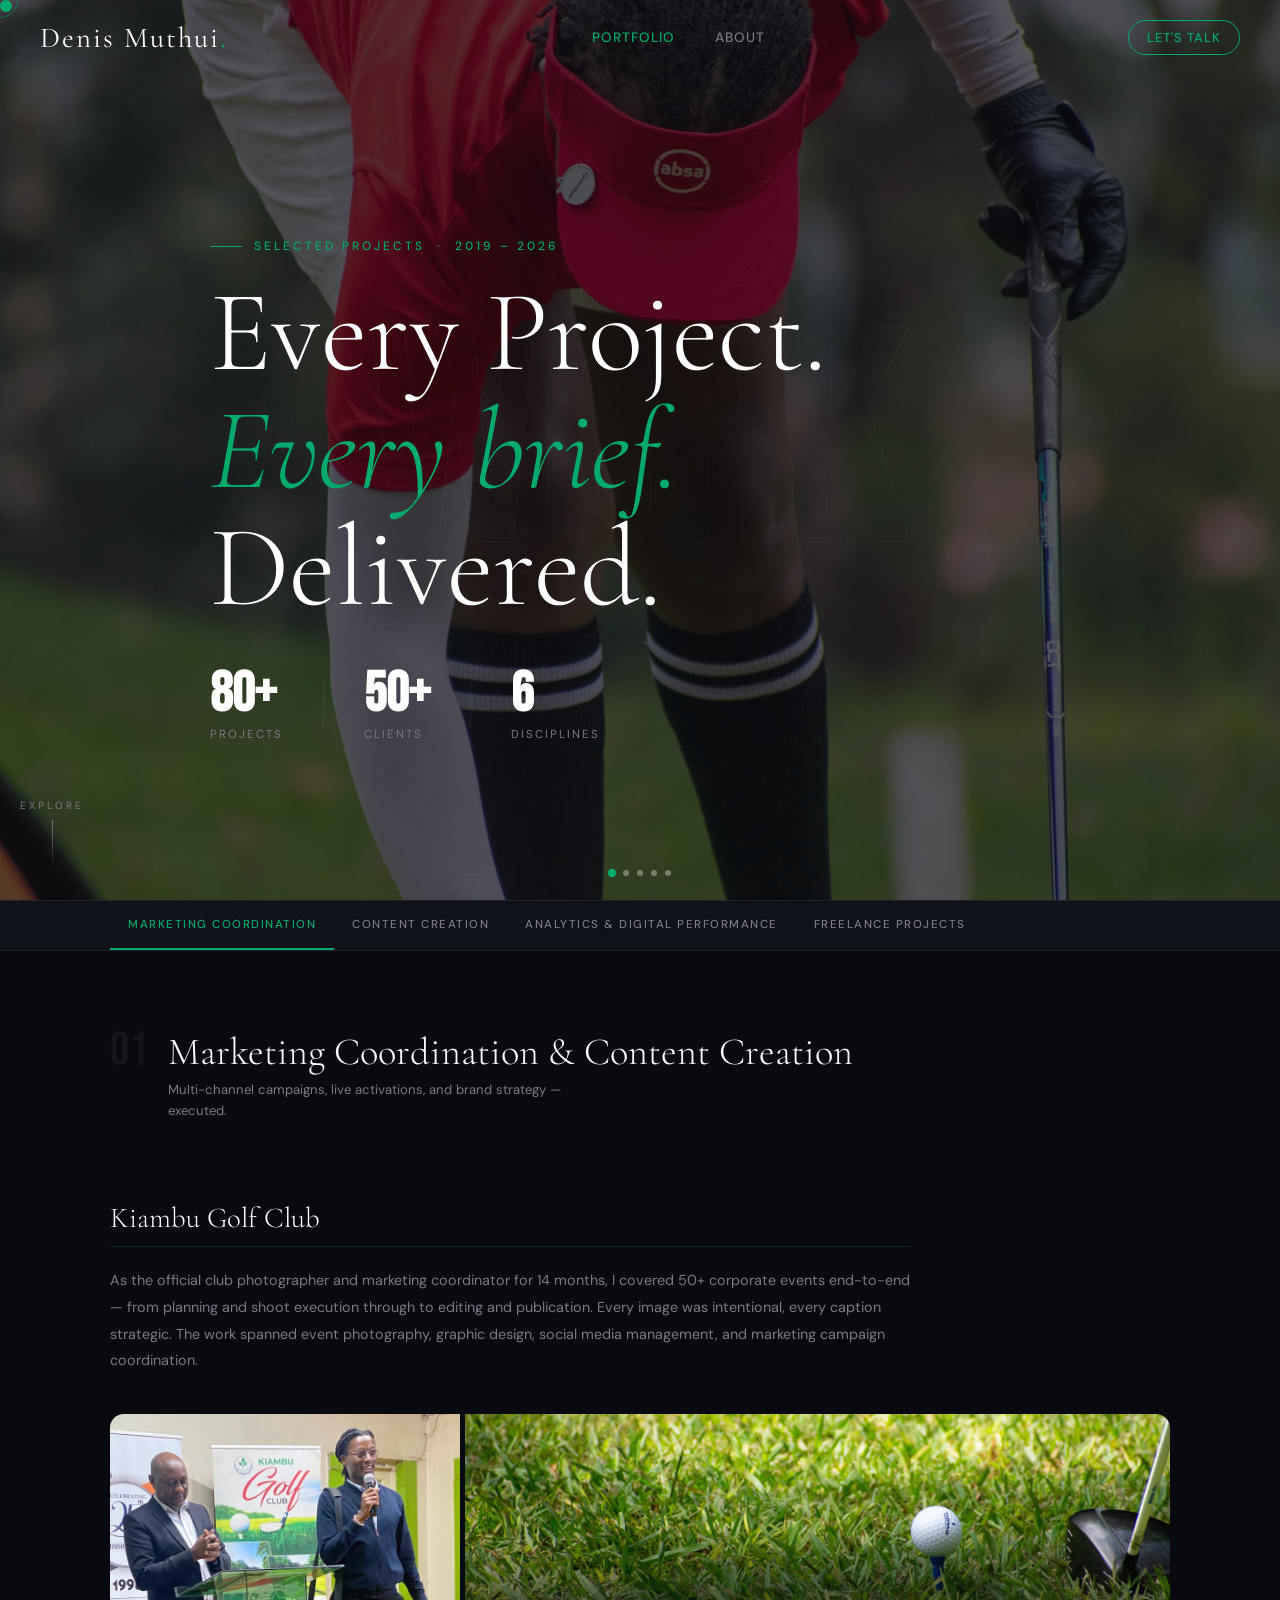
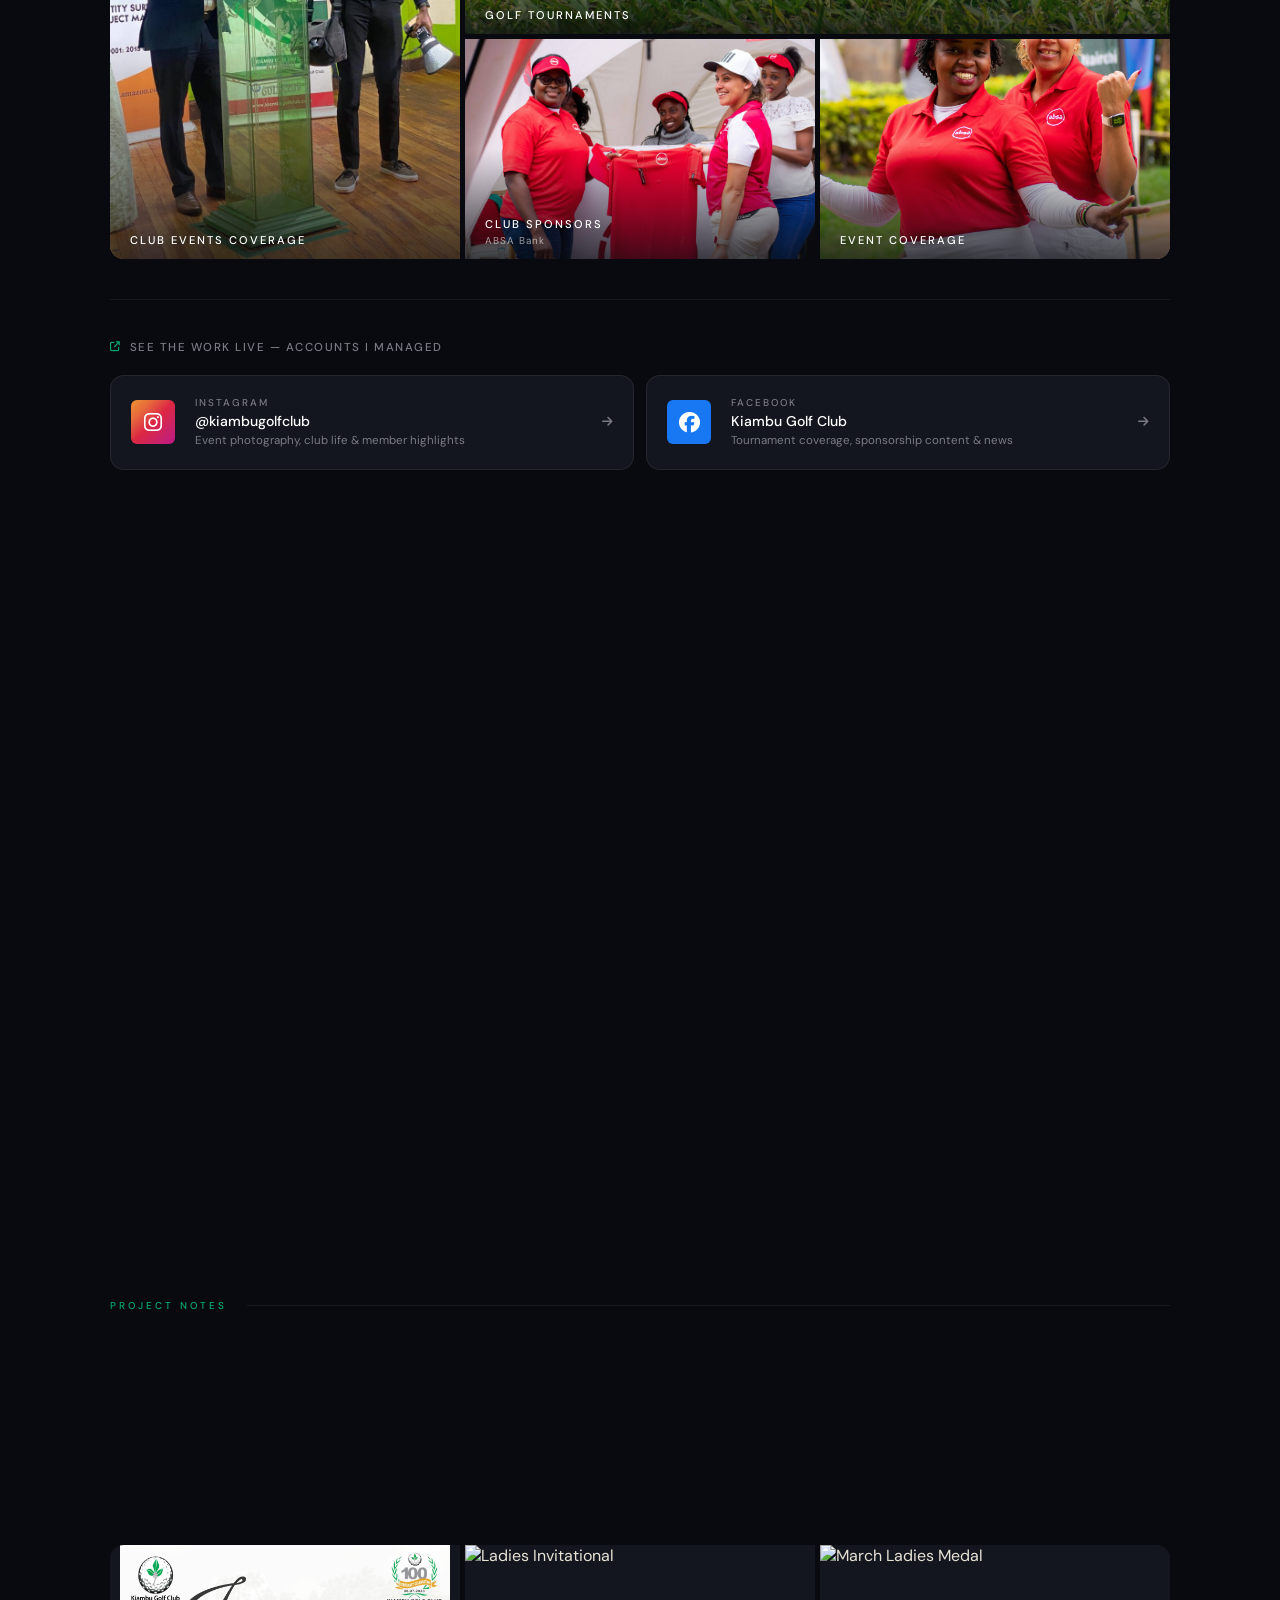
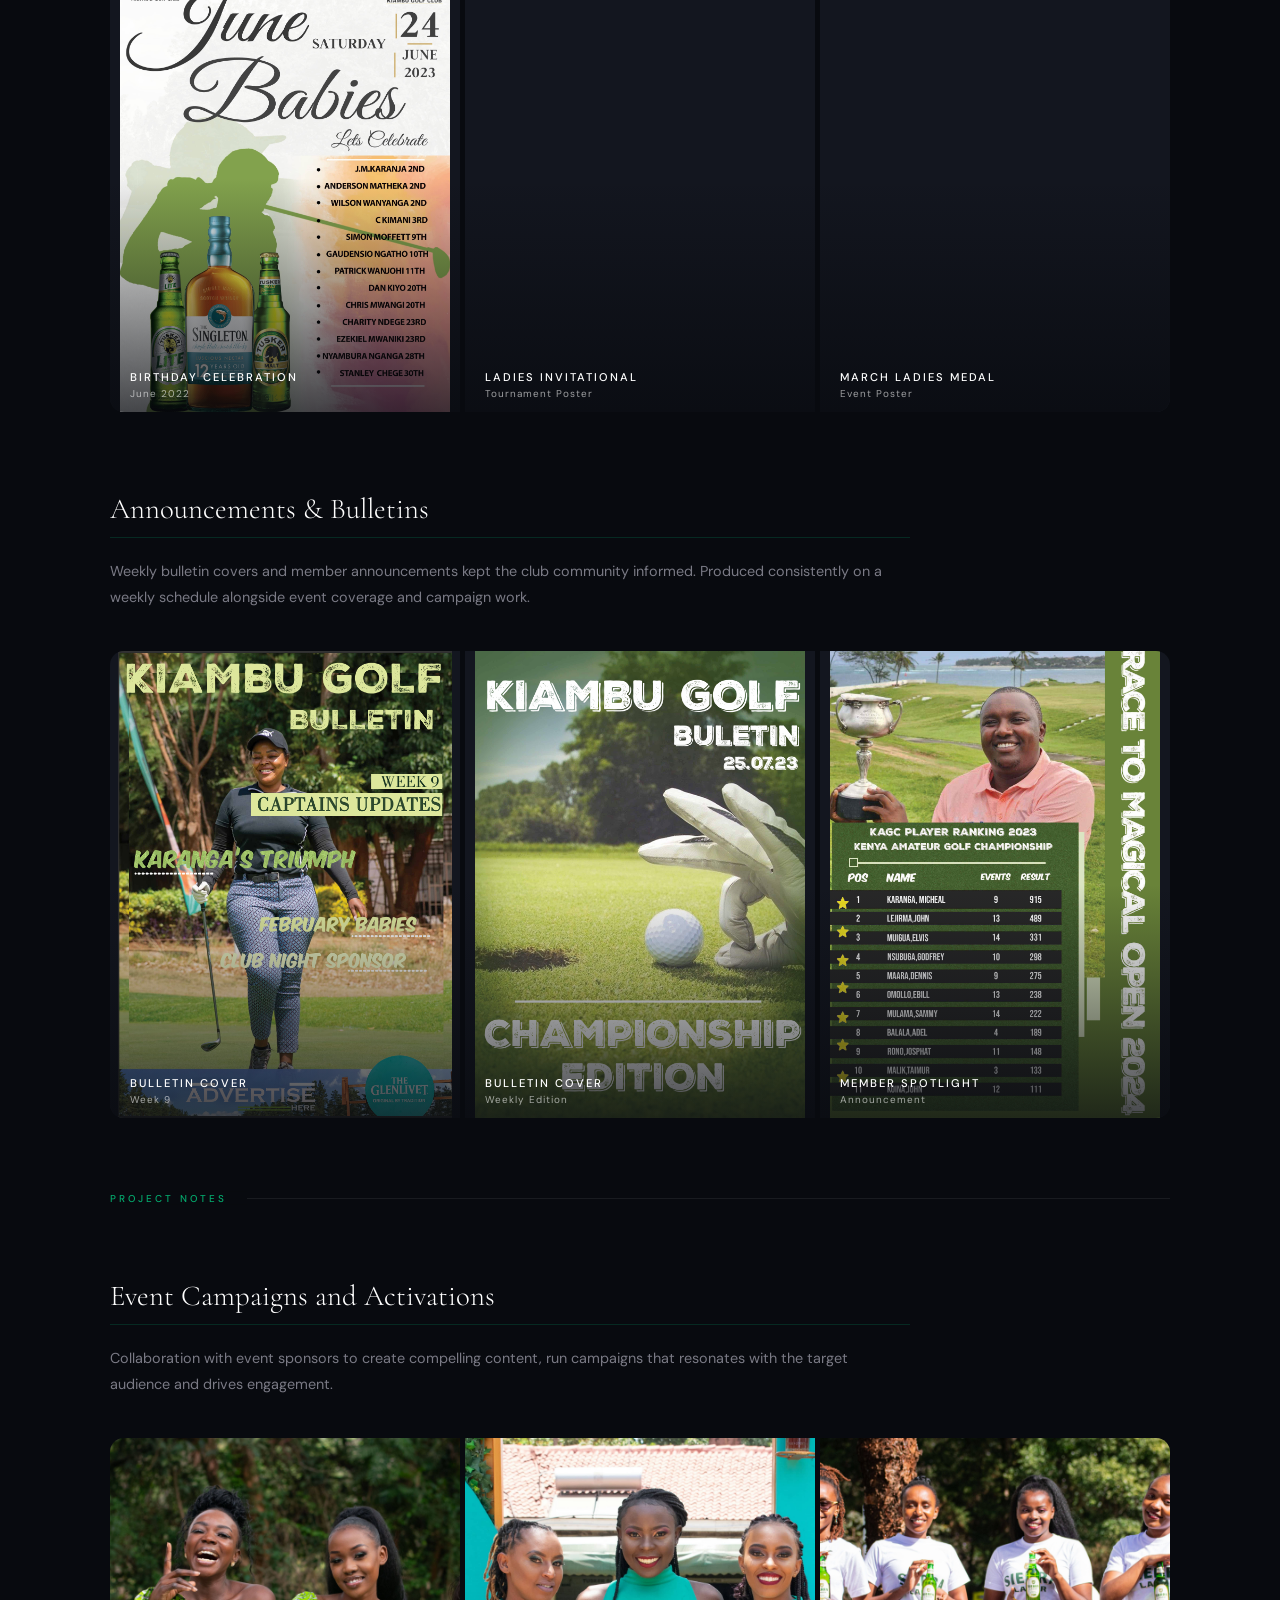
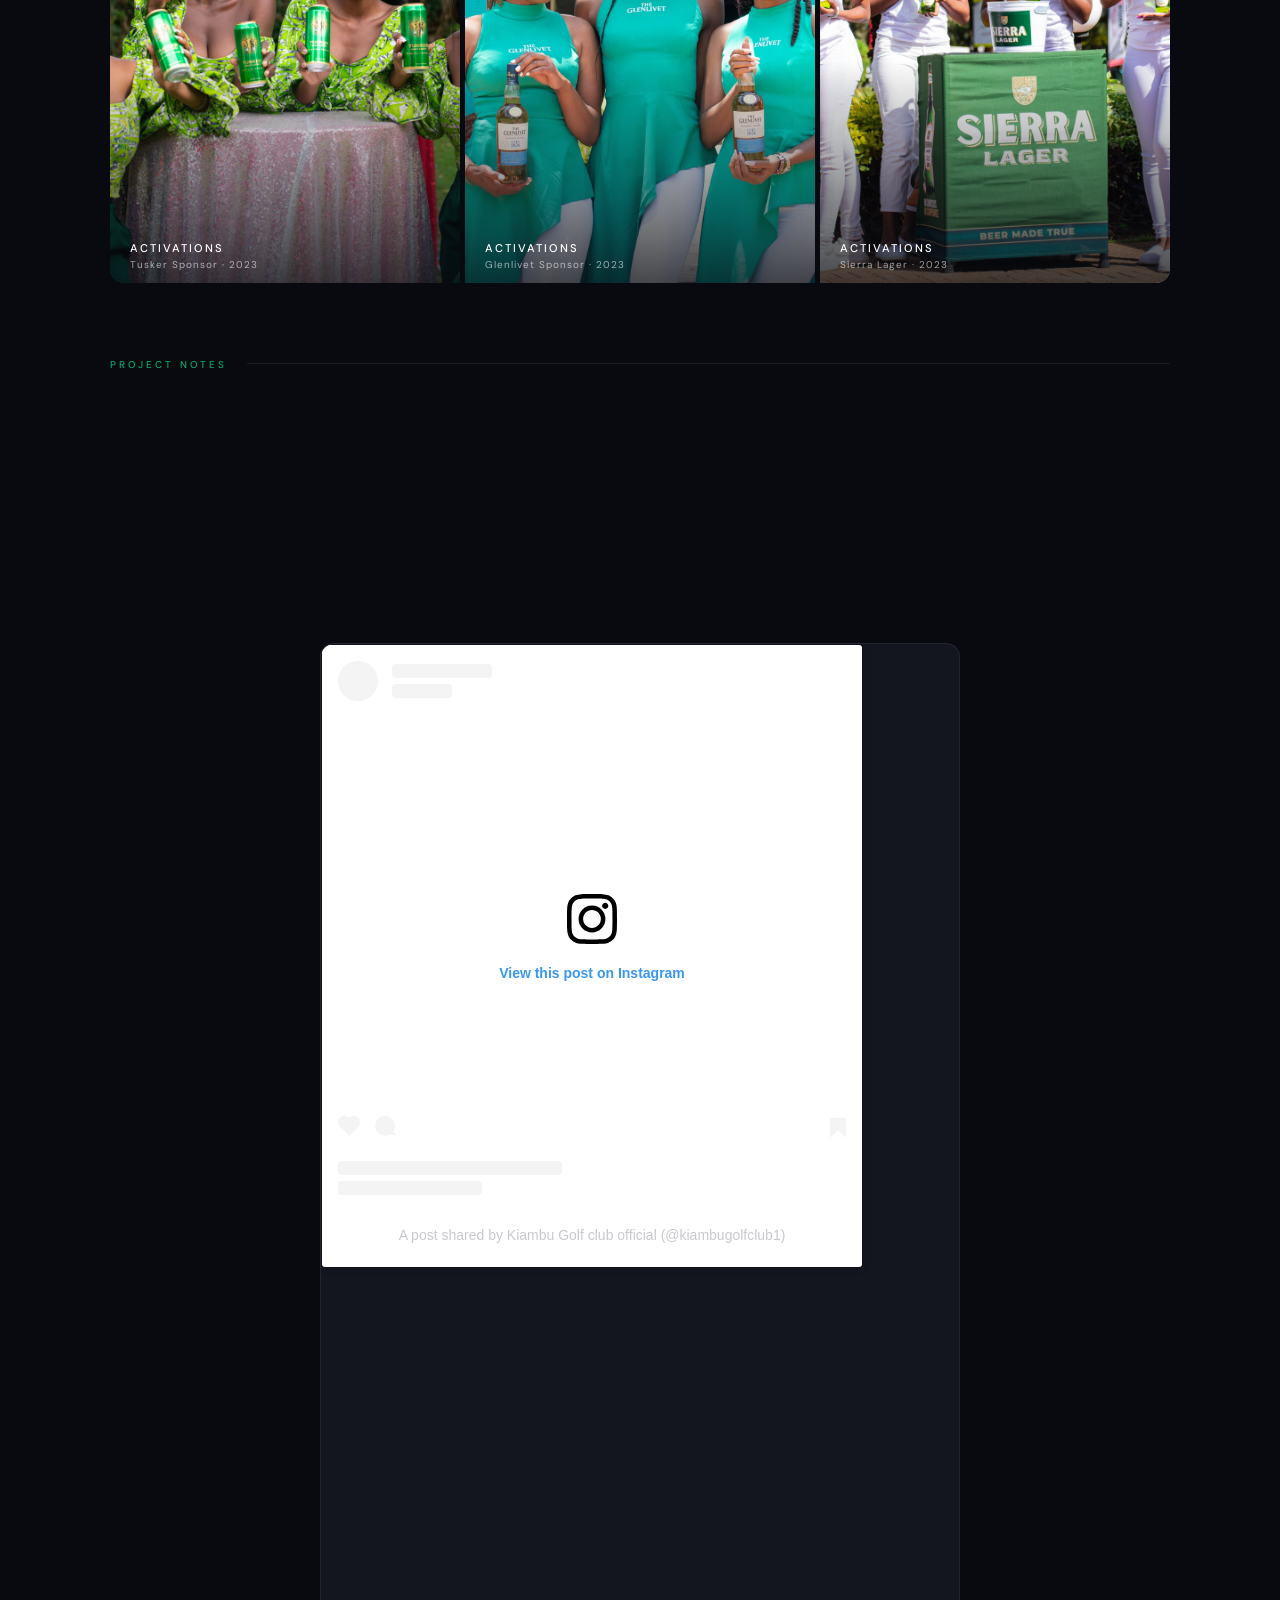
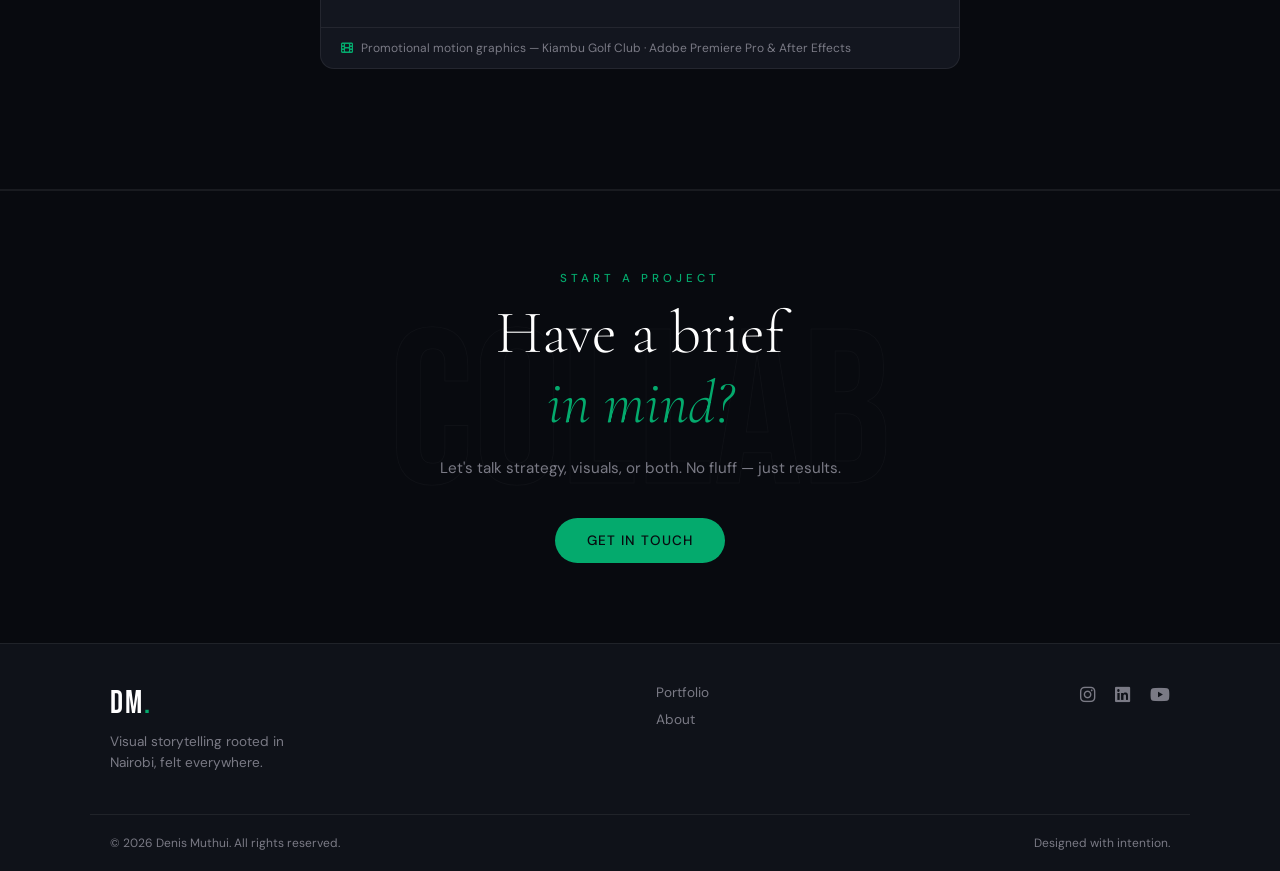
==== commit 3b6f7d03: "Update Index.html Remove Socila Event" ====
--- a/index.html
+++ b/index.html
@@ -517,7 +517,7 @@
                     <div class="gallery-item__overlay"><div class="gallery-item__info"><span class="gallery-item__label">Product Detail</span><span class="gallery-item__detail">Commercial · 2023</span></div></div>
                 </div>
                 <div class="gallery-item gallery-item--tall">
-                    <img src="imgs/DSC_3337.jpg" alt="Product Lifestyle">
+                    <img src="imgs/DSC_3314.jpg" alt="Product Lifestyle">
                     <div class="gallery-item__overlay"><div class="gallery-item__info"><span class="gallery-item__label">Product Lifestyle</span><span class="gallery-item__detail">Commercial · 2023</span></div></div>
                 </div>
             </div>
@@ -549,7 +549,7 @@
             </div>
             <div class="case-section__divider"></div>
 
-            <!-- Social Events -->
+            <!-- Social Events
             <section class="case-section reveal-up">
                 <h2 class="case-section__title">Social Events</h2>
                 <p>Event photography demands anticipation — you cannot restage a handshake, a laugh, or a speech. I arrive early, understand the programme, and position myself to capture the moments that matter before they happen. Every event is delivered as a complete gallery within 48 hours, ready for immediate social use.</p>
@@ -571,7 +571,7 @@
                     <img src="imgs/DSC_7427.jpg" alt="Speaking Panel">
                     <div class="gallery-item__overlay"><div class="gallery-item__info"><span class="gallery-item__label">Highlights</span><span class="gallery-item__detail">2023</span></div></div>
                 </div>
-            </div>
+            </div> -->
         </div>
     </section>
 
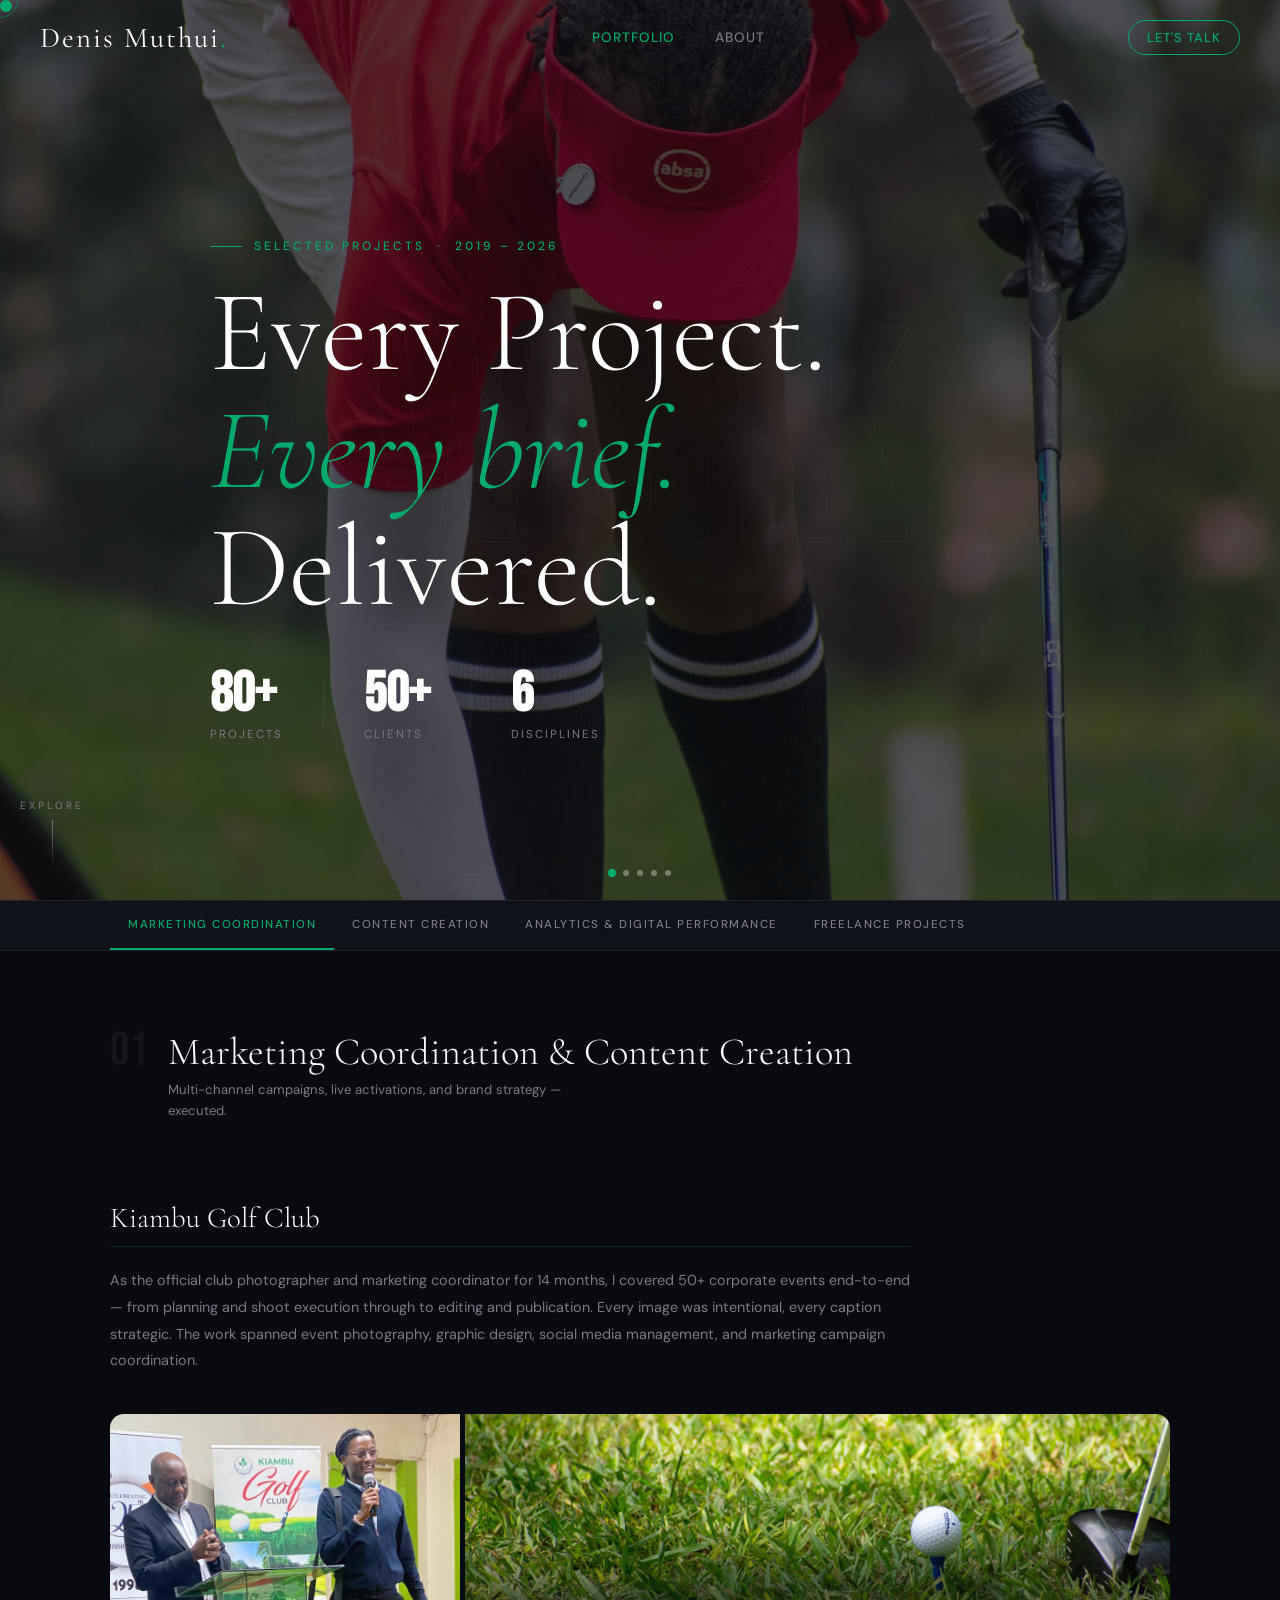
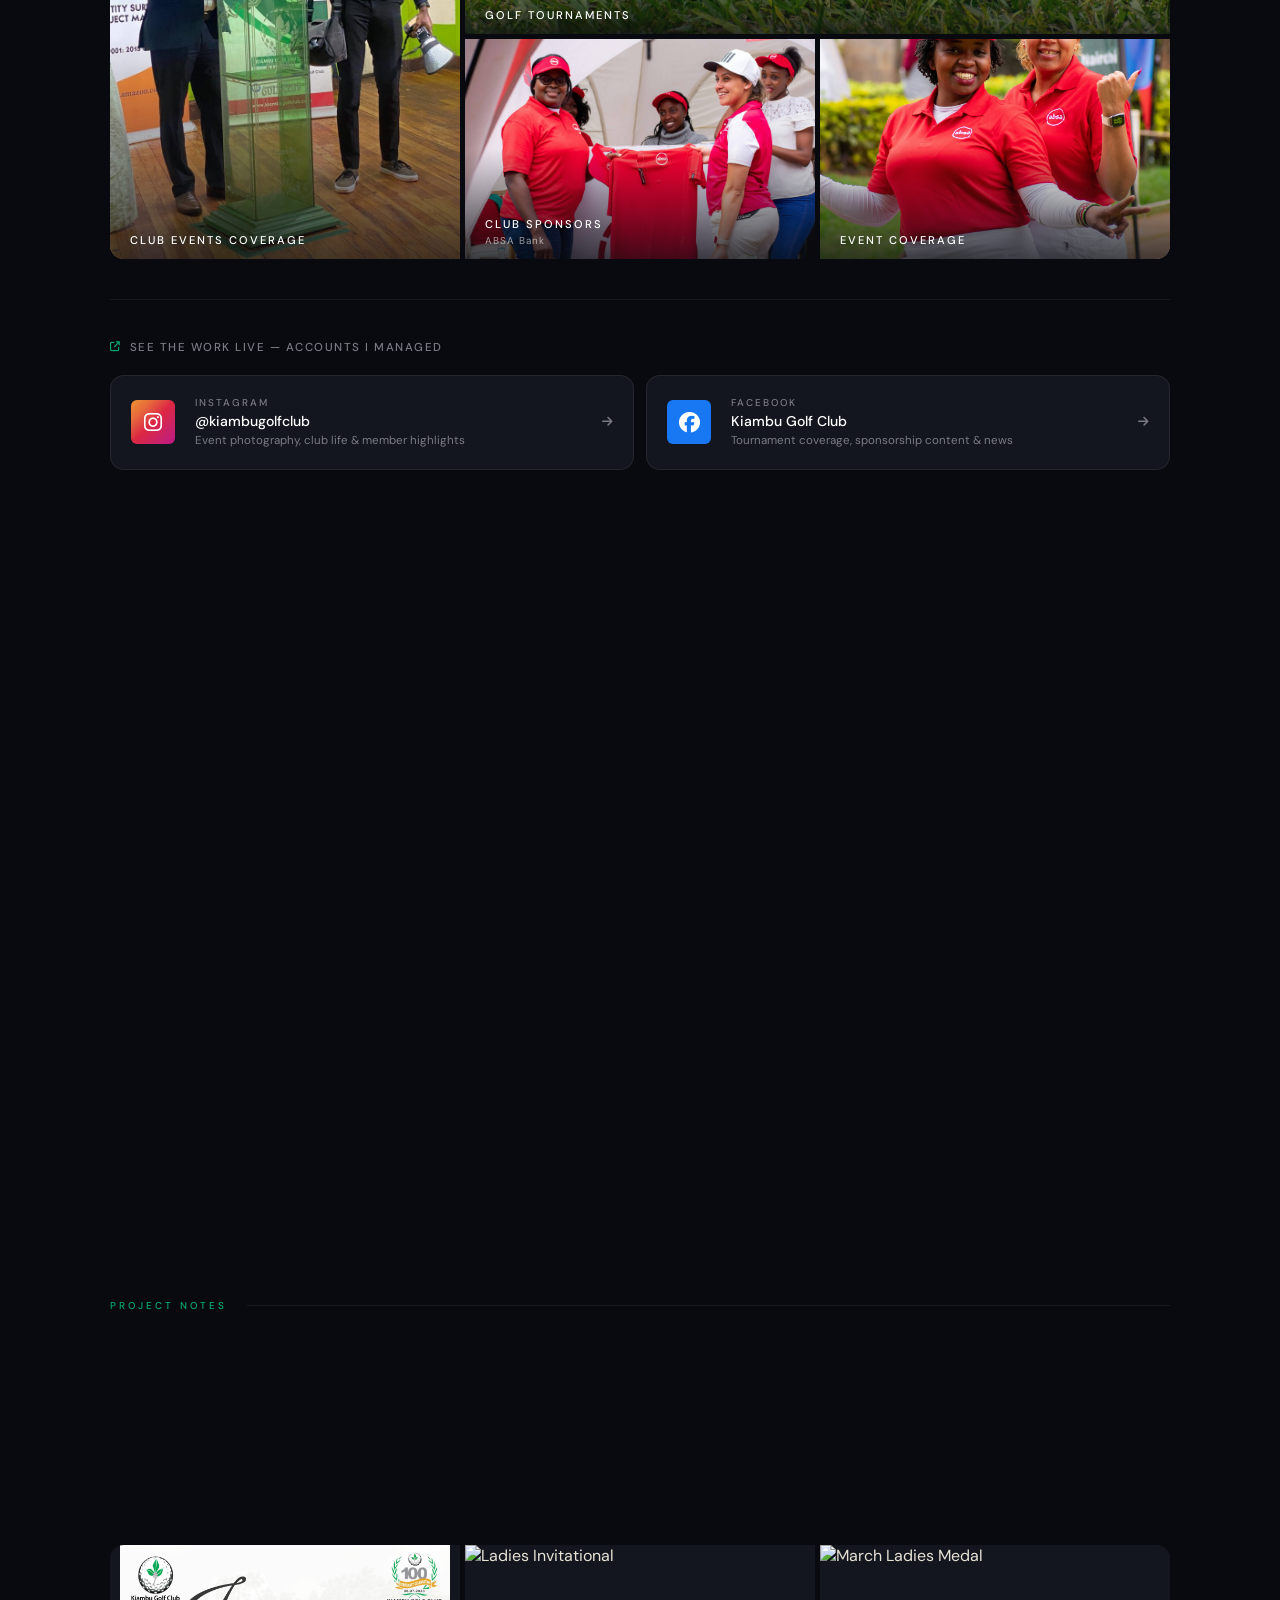
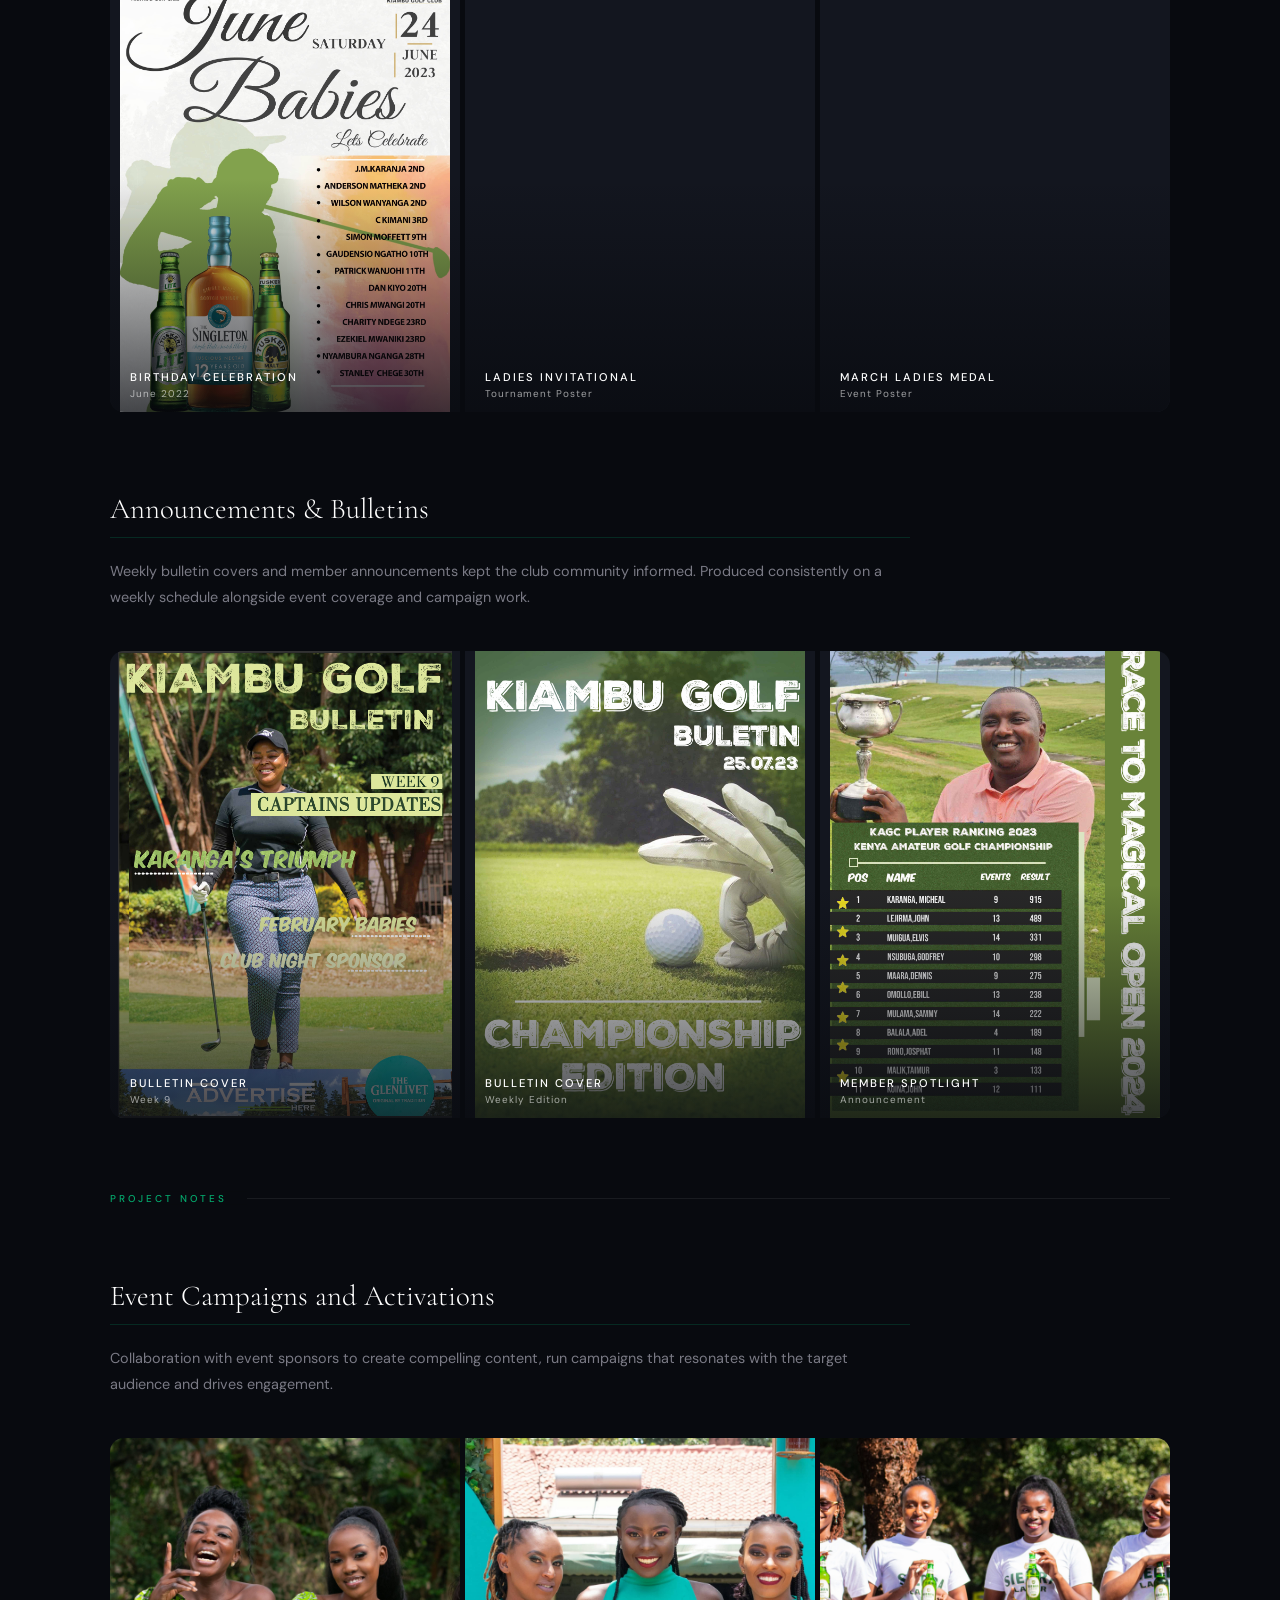
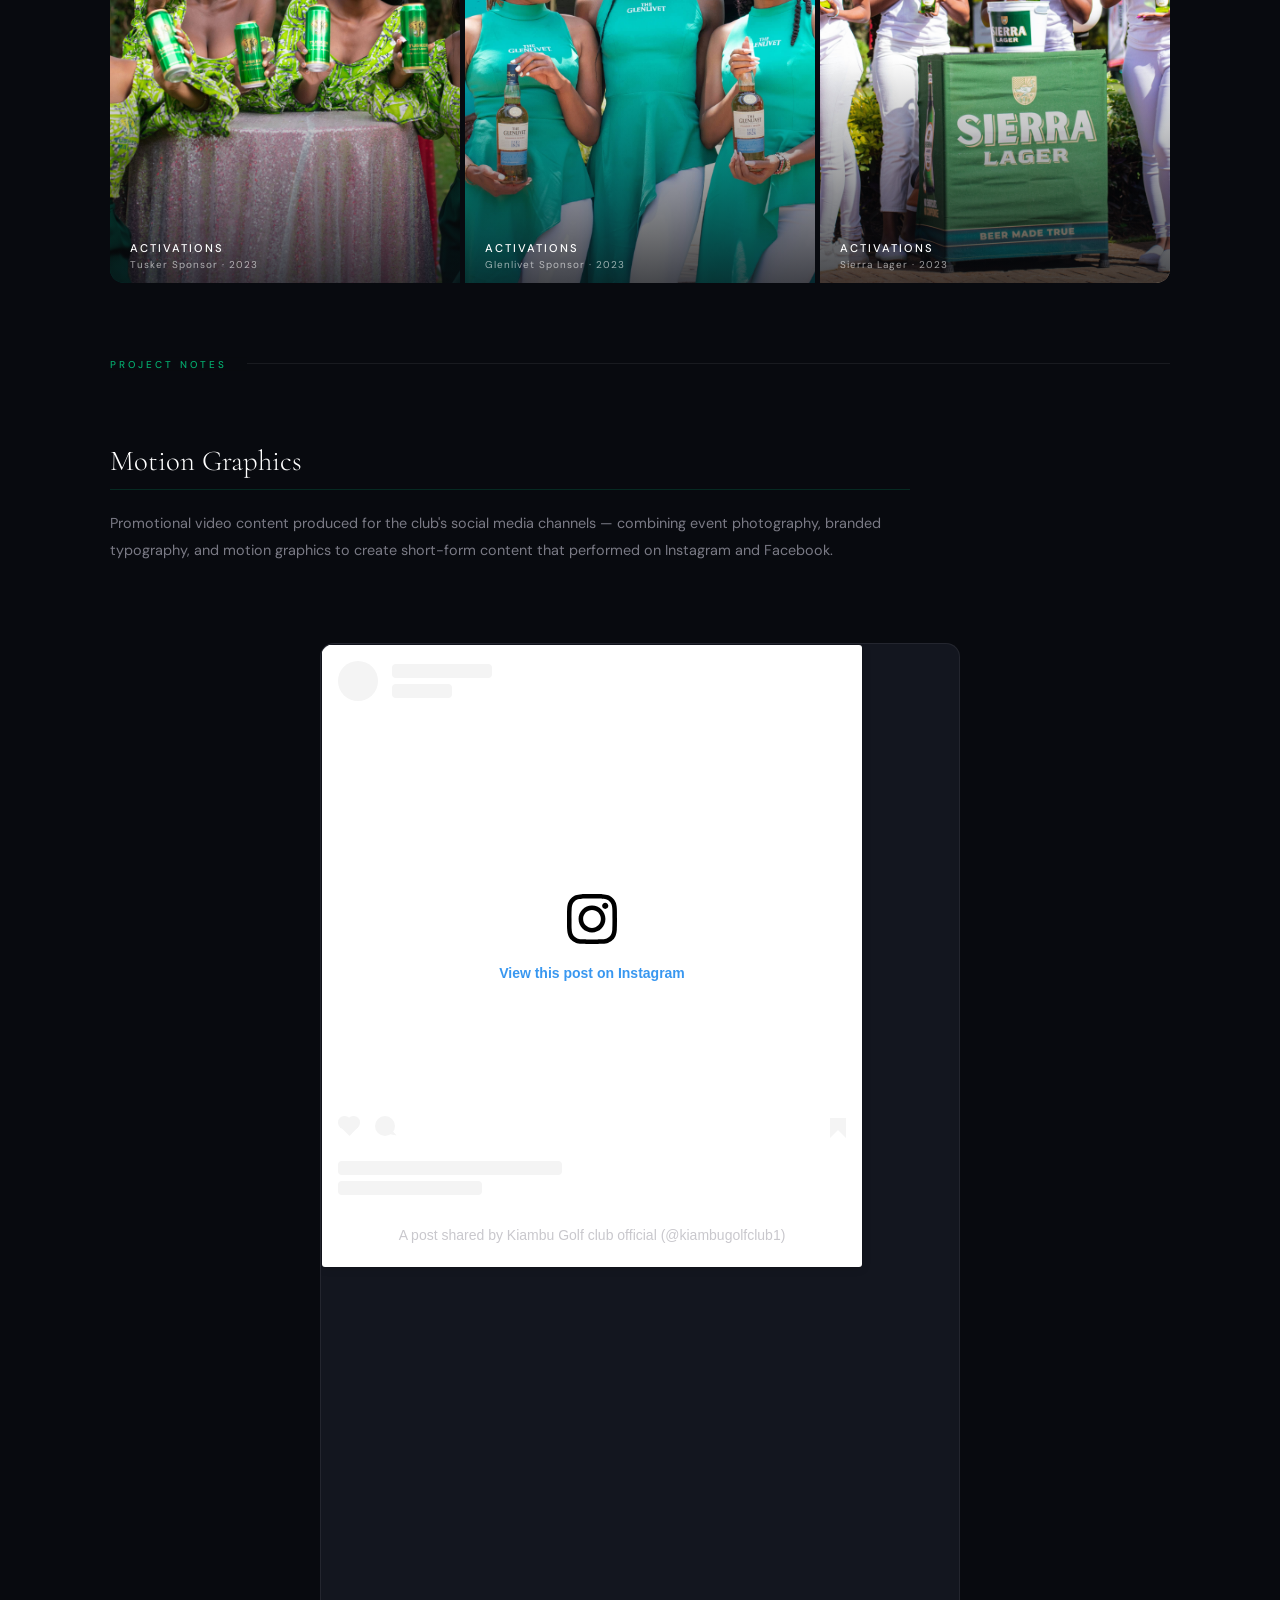
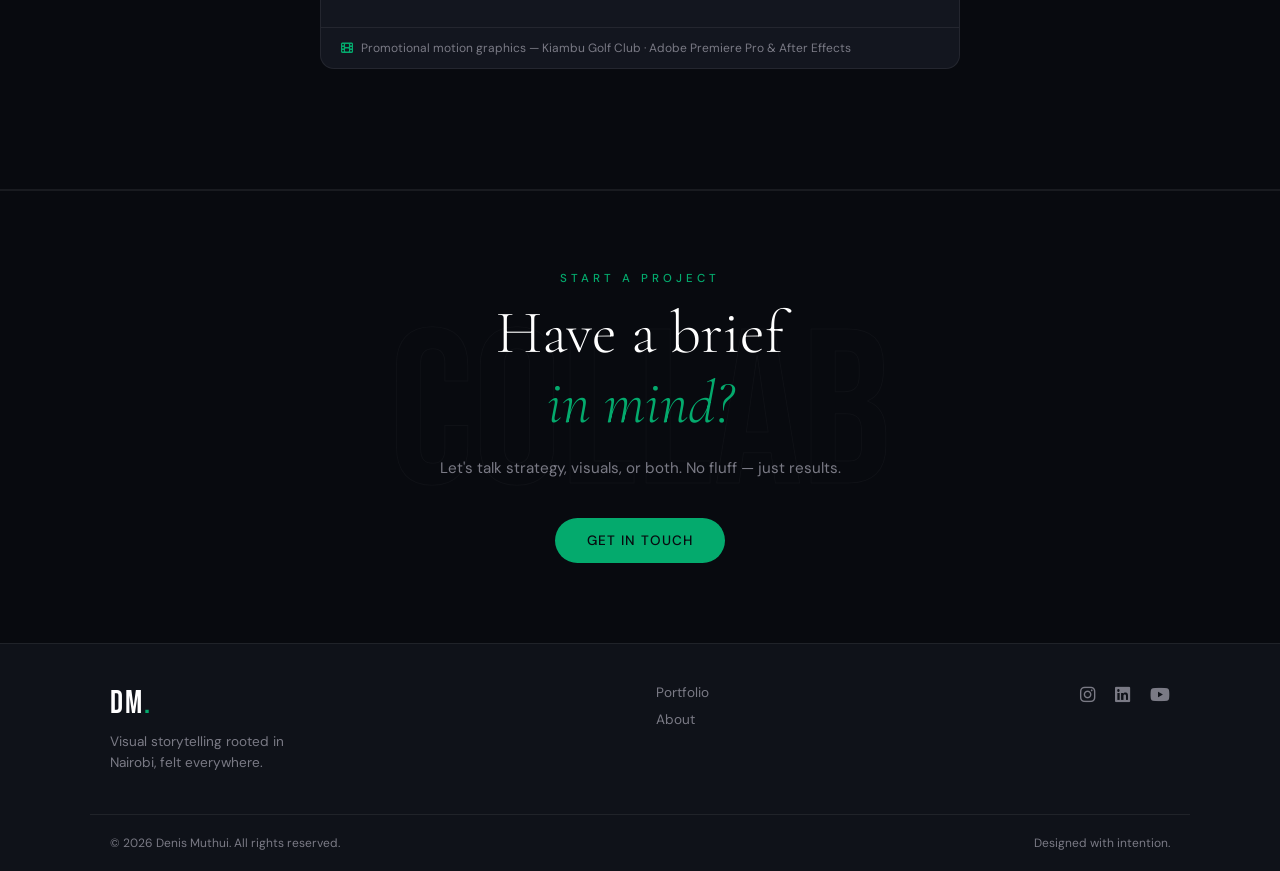
==== commit 2744e29c: "Chnages to about page link to Porfolio" ====
--- a/index.html
+++ b/index.html
@@ -516,10 +516,6 @@
                     <img src="imgs/DSC_3325.JPG" alt="Product Detail">
                     <div class="gallery-item__overlay"><div class="gallery-item__info"><span class="gallery-item__label">Product Detail</span><span class="gallery-item__detail">Commercial · 2023</span></div></div>
                 </div>
-                <div class="gallery-item gallery-item--tall">
-                    <img src="imgs/DSC_3314.jpg" alt="Product Lifestyle">
-                    <div class="gallery-item__overlay"><div class="gallery-item__info"><span class="gallery-item__label">Product Lifestyle</span><span class="gallery-item__detail">Commercial · 2023</span></div></div>
-                </div>
             </div>
 
             <div class="case-section__divider"></div>
